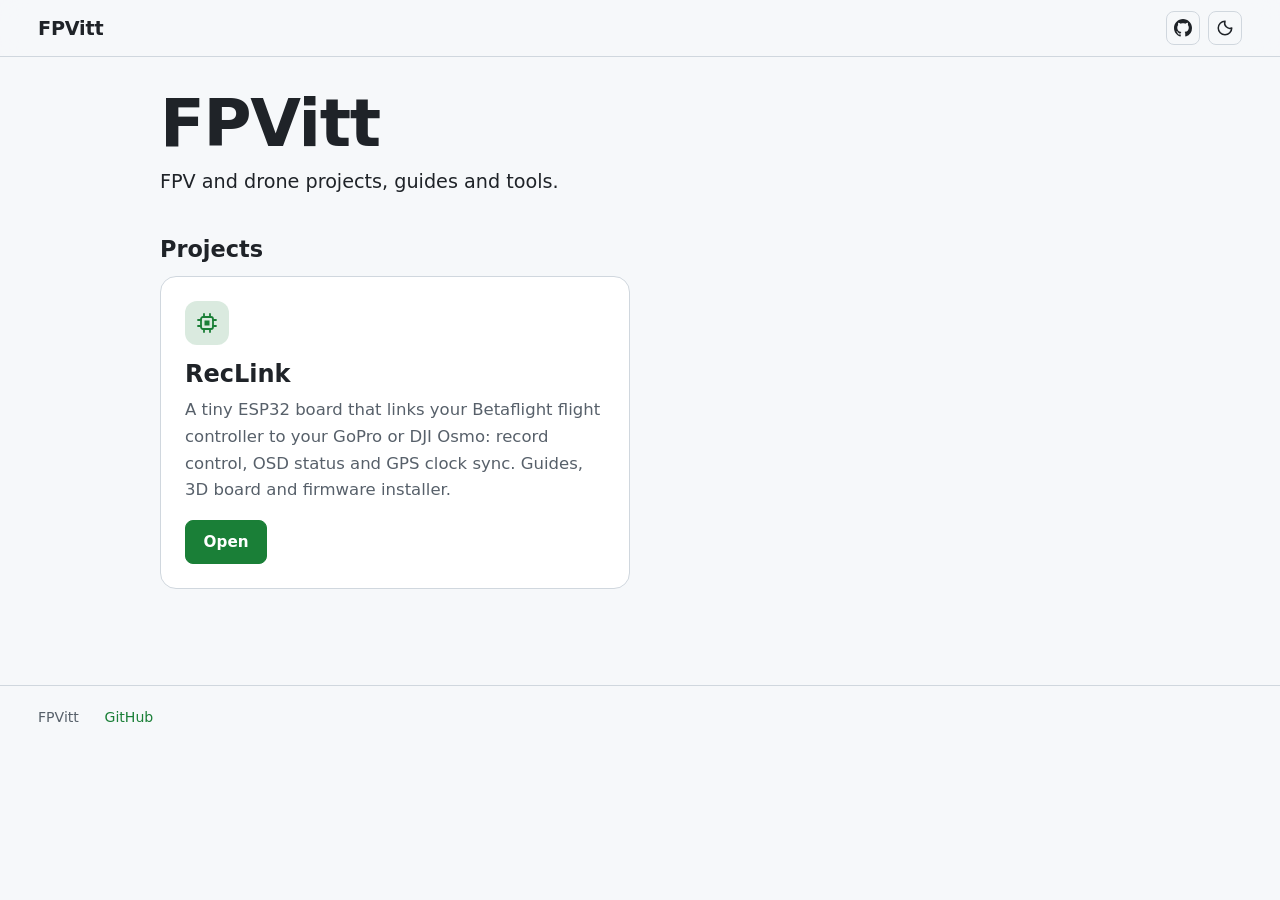
==== index.html @ 2402f80f "Move the RecLink website here from FPVitt/RecLink (docs/ -> RecLink/, guide-src/ -> src/reclink/) an" ====
<!doctype html>
<html lang="en" data-theme="auto">
<head>
<meta charset="utf-8">
<meta name="viewport" content="width=device-width,initial-scale=1">
<title>FPVitt</title>
<meta name="description" content="FPVitt: FPV and drone projects, guides and tools.">
<meta name="theme-color" content="#0f1216">
<link rel="canonical" href="https://fpvitt.github.io/">
<meta property="og:title" content="FPVitt"><meta property="og:description" content="FPVitt: FPV and drone projects, guides and tools."><meta property="og:type" content="website"><meta property="og:url" content="https://fpvitt.github.io/">
<meta property="og:site_name" content="FPVitt"><meta property="og:image" content="https://fpvitt.github.io/RecLink/assets/og.png"><meta name="twitter:card" content="summary_large_image">
<link rel="icon" type="image/svg+xml" href="RecLink/assets/favicon.svg">
<script>try{var t=localStorage.getItem('rl-theme');if(t)document.documentElement.dataset.theme=t}catch(e){}</script>
<link rel="stylesheet" href="RecLink/assets/site.css">
</head>
<body data-doc="home">
<header class="topbar"><div class="bar"><a class="brand" href="./"><span>FPVitt</span></a>
<div class="tools"><a class="icon gh-btn" href="https://github.com/FPVitt" target="_blank" rel="noopener" title="GitHub" aria-label="GitHub"><svg viewBox="0 0 16 16" aria-hidden="true" fill="currentColor"><path d="M8 0C3.58 0 0 3.58 0 8c0 3.54 2.29 6.53 5.47 7.59.4.07.55-.17.55-.38 0-.19-.01-.82-.01-1.49-2.01.37-2.53-.49-2.69-.94-.09-.23-.48-.94-.82-1.13-.28-.15-.68-.52-.01-.53.63-.01 1.08.58 1.23.82.72 1.21 1.87.87 2.33.66.07-.52.28-.87.51-1.07-1.78-.2-3.64-.89-3.64-3.95 0-.87.31-1.59.82-2.15-.08-.2-.36-1.02.08-2.12 0 0 .67-.21 2.2.82.64-.18 1.32-.27 2-.27s1.36.09 2 .27c1.53-1.04 2.2-.82 2.2-.82.44 1.1.16 1.92.08 2.12.51.56.82 1.27.82 2.15 0 3.07-1.87 3.75-3.65 3.95.29.25.54.73.54 1.48 0 1.07-.01 1.93-.01 2.2 0 .21.15.46.55.38A8.01 8.01 0 0 0 16 8c0-4.42-3.58-8-8-8z"/></svg></a>
<button class="icon theme-btn" type="button" title="Switch light / dark theme" aria-label="Switch light / dark theme"><svg viewBox="0 0 24 24" aria-hidden="true"><path d="M12 3a9 9 0 1 0 9 9 7 7 0 0 1-9-9z" fill="none" stroke="currentColor" stroke-width="2" stroke-linejoin="round"/></svg></button></div>
</div></header>
<div class="layout"><main id="main" class="content">
<div class="hero"><h1>FPVitt</h1><p class="sub">FPV and drone projects, guides and tools.</p></div>
<h2 class="plain">Projects</h2>
<div class="cards"><article class="card"><span class="ico"><svg viewBox="0 0 24 24" aria-hidden="true"><rect x="6" y="6" width="12" height="12" rx="2" fill="none" stroke="currentColor" stroke-width="1.8"/><rect x="9.5" y="9.5" width="5" height="5" fill="currentColor" stroke="none"/><path d="M9 3v3M15 3v3M9 18v3M15 18v3M3 9h3M3 15h3M18 9h3M18 15h3" stroke="currentColor" stroke-width="1.8" stroke-linecap="round"/></svg></span><h2>RecLink</h2><p>A tiny ESP32 board that links your Betaflight flight controller to your GoPro or DJI Osmo: record control, OSD status and GPS clock sync. Guides, 3D board and firmware installer.</p><div class="actions"><a class="btn" href="RecLink/">Open</a></div></article></div>
</main></div>
<footer class="site-foot"><div><span>FPVitt</span><a href="https://github.com/FPVitt">GitHub</a></div></footer>
<script src="RecLink/assets/site.js" defer></script>
</body>
</html>
---- RecLink/assets/site.css ----
/* RecLink guides — web stylesheet. Same design tokens as the PDF guides (dark default, light on request). */
:root{
  --bg:#0f1216;--card:#161b22;--well:#11151b;--osd-bg:#05070a;--line:#2b333e;--fg:#f2f4f8;--mut:#a7b0be;
  --acc:#2ea043;--acc-fg:#ffffff;--acc-ink:#3fb950;--dng:#e5484d;--warn:#f2b45a;
  --zone-live:#12251a;--zone-1:#2ea043;--zone-2:#3b82f6;--zone-3:#f2b45a;--zone-4:#c084fc;--zone-5:#f472b6;--zone-6:#22d3ee;
  --topbar:rgba(15,18,22,.86);--shadow:0 8px 30px rgba(0,0,0,.45);
  --radius-xs:4px;--radius-sm:6px;--radius-md:8px;--radius-lg:12px;--radius-xl:16px;
  --font-sans:system-ui,-apple-system,"Segoe UI",Roboto,"Helvetica Neue",sans-serif;
  --font-brand:"Avenir Next","Avenir",ui-rounded,system-ui,-apple-system,"Segoe UI",Roboto,sans-serif;
  --font-mono:ui-monospace,SFMono-Regular,Menlo,Consolas,monospace;
  --bar-h:56px;
  color-scheme:dark;
}
:root[data-theme="light"]{
  --bg:#f6f8fa;--card:#ffffff;--well:#eef1f5;--line:#d0d7de;--fg:#1f2328;--mut:#57606a;
  --acc:#1a7f37;--acc-ink:#1a7f37;--dng:#cf222e;--warn:#9a6700;
  --topbar:rgba(246,248,250,.88);--shadow:0 8px 30px rgba(31,35,40,.15);
  color-scheme:light;
}
@media (prefers-color-scheme:light){
  :root[data-theme="auto"]{
    --bg:#f6f8fa;--card:#ffffff;--well:#eef1f5;--line:#d0d7de;--fg:#1f2328;--mut:#57606a;
    --acc:#1a7f37;--acc-ink:#1a7f37;--dng:#cf222e;--warn:#9a6700;
    --topbar:rgba(246,248,250,.88);--shadow:0 8px 30px rgba(31,35,40,.15);
    color-scheme:light;
  }
}

*{box-sizing:border-box}
html{scroll-behavior:smooth;scroll-padding-top:calc(var(--bar-h) + 18px);-webkit-text-size-adjust:100%}
@media (prefers-reduced-motion:reduce){html{scroll-behavior:auto}*{transition:none!important;animation:none!important}}
body{margin:0;background:var(--bg);color:var(--fg);font:16.5px/1.62 var(--font-sans);-webkit-font-smoothing:antialiased}
a{color:var(--acc-ink);text-decoration:none}
a:hover{text-decoration:underline}
a:focus-visible,button:focus-visible,summary:focus-visible{outline:2px solid var(--acc-ink);outline-offset:2px;border-radius:var(--radius-sm)}
img{max-width:100%}
p{margin:0 0 .9em}
b,strong{font-weight:650}
code,.mono{font-family:var(--font-mono);font-size:.88em}
code{background:var(--well);border:1px solid var(--line);border-radius:var(--radius-xs);padding:.06em .38em;word-break:break-word}
kbd{font:inherit;font-weight:650}
ul,ol{margin:0 0 .9em;padding-left:1.35em}
li{margin:0 0 .3em}
.mut{color:var(--mut)}
.sm{font-size:.9rem}
.ok{color:var(--acc-ink)}.wn{color:var(--warn)}.bad{color:var(--dng)}
.skip{position:absolute;left:-999px;top:8px;background:var(--acc);color:var(--acc-fg);padding:.5rem .9rem;border-radius:var(--radius-md);z-index:100}
.skip:focus{left:8px}

/* ---------- top bar ---------- */
.topbar{position:sticky;top:0;z-index:50;background:var(--topbar);backdrop-filter:saturate(1.4) blur(12px);-webkit-backdrop-filter:saturate(1.4) blur(12px);border-bottom:1px solid var(--line)}
.bar{max-width:1240px;margin:0 auto;height:var(--bar-h);padding:0 18px;display:flex;align-items:center;gap:20px}
.brand{display:flex;align-items:center;gap:.6rem;color:var(--fg);font:800 1.2rem var(--font-brand);letter-spacing:-.01em}
.brand:hover{text-decoration:none}
.brand .mark{height:20px;width:auto;color:var(--acc-ink)}
.tabs{display:flex;gap:4px;flex:1;min-width:0}
.tabs a{color:var(--mut);padding:.4rem .8rem;border-radius:var(--radius-md);font-weight:600;font-size:.94rem;white-space:nowrap}
.tabs a:hover{color:var(--fg);background:var(--well);text-decoration:none}
.tabs a[aria-current="page"]{color:var(--fg);background:var(--well);box-shadow:inset 0 -2px 0 var(--acc)}
.tools{display:flex;align-items:center;gap:8px;margin-left:auto}
.seg{display:inline-flex;border:1px solid var(--line);border-radius:var(--radius-md);overflow:hidden}
.seg a{padding:.28rem .62rem;font-size:.82rem;font-weight:700;letter-spacing:.04em;color:var(--mut)}
.seg a:hover{text-decoration:none;color:var(--fg);background:var(--well)}
.seg a[aria-current="true"]{background:var(--acc);color:var(--acc-fg)}
.icon{display:inline-flex;align-items:center;justify-content:center;height:34px;min-width:34px;border:1px solid var(--line);border-radius:var(--radius-md);background:transparent;color:var(--fg);cursor:pointer;font:inherit}
.icon:hover{background:var(--well)}
.icon svg{width:18px;height:18px}
.gh-btn:hover{text-decoration:none}
.btn svg{width:18px;height:18px;flex:none}
.toc-btn{display:none;padding:0 .7rem;gap:.4rem;font-size:.85rem;font-weight:600}
.toc-btn::before{content:"";width:16px;height:2px;background:currentColor;box-shadow:0 5px currentColor,0 -5px currentColor}
.menu{position:relative}
.menu>summary{list-style:none;cursor:pointer;display:inline-flex;align-items:center;height:34px;padding:0 .8rem;border:1px solid var(--line);border-radius:var(--radius-md);font-size:.84rem;font-weight:700;letter-spacing:.04em;color:var(--fg)}
.menu>summary::-webkit-details-marker{display:none}
.menu>summary::before{content:"";width:11px;height:11px;margin-right:.45rem;border-bottom:2px solid currentColor;border-left:2px solid currentColor;transform:rotate(-45deg) translate(1px,-2px);box-sizing:border-box}
.menu>summary:hover,.menu[open]>summary{background:var(--well)}
.menu-body{position:absolute;right:0;top:calc(100% + 6px);min-width:190px;background:var(--card);border:1px solid var(--line);border-radius:var(--radius-lg);box-shadow:var(--shadow);padding:6px;z-index:60}
.menu-body a{display:flex;justify-content:space-between;gap:1rem;padding:.5rem .7rem;border-radius:var(--radius-md);color:var(--fg);font-size:.92rem}
.menu-body a:hover{background:var(--well);text-decoration:none}
.menu-body small{color:var(--mut)}
#progress{position:absolute;left:0;bottom:-1px;height:2px;width:100%;background:var(--acc);transform-origin:0 50%;transform:scaleX(0)}

/* ---------- layout ---------- */
.layout{max-width:1240px;margin:0 auto;padding:0 18px;display:block}
.layout.has-toc{display:grid;grid-template-columns:270px minmax(0,1fr);gap:44px}
.sidebar{position:relative}
.side-in{position:sticky;top:calc(var(--bar-h) + 14px);max-height:calc(100vh - var(--bar-h) - 28px);overflow:auto;padding:22px 4px 24px 0;scrollbar-width:thin}
.toc-title{font-size:.74rem;letter-spacing:.12em;text-transform:uppercase;color:var(--mut);font-weight:700;margin:0 0 .7rem .6rem}
.sidebar ol{list-style:none;margin:0;padding:0}
.sidebar li{margin:0}
.sidebar>.side-in>ol>li>a{display:flex;gap:.7rem;align-items:baseline;padding:.34rem .6rem;border-radius:var(--radius-md);color:var(--mut);font-size:.93rem;line-height:1.35;border-left:2px solid transparent}
.sidebar>.side-in>ol>li>a b{color:var(--mut);min-width:1.35rem;font-weight:700;font-variant-numeric:tabular-nums}
.sidebar a:hover{color:var(--fg);text-decoration:none;background:var(--well)}
.sidebar li.active>a{color:var(--fg);background:var(--well);border-left-color:var(--acc)}
.sidebar li.active>a b{color:var(--acc-ink)}
.sidebar ol.sub{display:none;margin:.1rem 0 .4rem 2.55rem;border-left:1px solid var(--line)}
.sidebar li.active>ol.sub{display:block}
.sidebar ol.sub a{display:block;padding:.2rem .7rem;color:var(--mut);font-size:.85rem;line-height:1.35}
.sidebar ol.sub li.on>a{color:var(--acc-ink);font-weight:600}
.content{min-width:0;padding:34px 0 80px;max-width:900px}
.layout:not(.has-toc) .content{max-width:960px;margin:0 auto}

/* ---------- hero ---------- */
.hero{margin:0 0 2.2rem}
.eyebrow,.chno{font-size:.78rem;letter-spacing:.14em;text-transform:uppercase;color:var(--acc-ink);font-weight:700;margin:0 0 .55rem}
.hero h1{font:900 clamp(2.6rem,6vw,4.1rem)/1 var(--font-brand);letter-spacing:-.02em;margin:0 0 .7rem}
.hero .sub{font-size:1.2rem;line-height:1.5;max-width:42rem;margin:0 0 1.1rem}
.meta{display:flex;flex-wrap:wrap;gap:.45rem}
.meta span{border:1px solid var(--line);border-radius:var(--radius-md);padding:.12rem .7rem;font-size:.84rem;color:var(--mut)}

/* ---------- chapters ---------- */
.chapter{margin:0;padding:2.6rem 0 .4rem;border-top:1px solid var(--line)}
.intro+.chapter,.hero+.chapter{margin-top:1.4rem}
.intro:empty{display:none}
h1.ch{font:900 clamp(1.9rem,4.4vw,2.7rem)/1.08 var(--font-brand);letter-spacing:-.015em;margin:0 0 .6rem}
.lead{font-size:1.14rem;line-height:1.55;margin:0 0 1.5rem;max-width:44rem}
h2{font:700 1.4rem/1.25 var(--font-sans);margin:2.2rem 0 .8rem}
h3{font-size:.78rem;letter-spacing:.09em;text-transform:uppercase;color:var(--mut);font-weight:700;margin:1.6rem 0 .6rem}
h2.plain{margin-top:2.4rem}
h1 .anchor,h2 .anchor{margin-left:.45rem;font-weight:500;font-size:.8em;color:var(--mut);opacity:0;text-decoration:none}
h1:hover .anchor,h2:hover .anchor,.anchor:focus{opacity:1}
.xref{border-bottom:1px dotted var(--acc-ink)}
.xref:hover{text-decoration:none;border-bottom-style:solid}

.steps{list-style:none;padding:0;counter-reset:s;margin:0 0 1.2rem}
.steps>li{counter-increment:s;display:flex;gap:.9rem;margin:0 0 1rem}
.steps>li::before{content:counter(s);flex:none;width:1.75rem;height:1.75rem;border-radius:50%;background:var(--acc);color:var(--acc-fg);font-weight:700;font-size:.9rem;display:flex;align-items:center;justify-content:center;margin-top:.12rem}
.steps>li>div{flex:1;min-width:0}

.callout{background:var(--card);border:1px solid var(--line);border-radius:var(--radius-lg);padding:.95rem 1.2rem;margin:0 0 1.2rem;font-size:.97rem}
.callout .tag{display:block;font-size:.72rem;letter-spacing:.11em;text-transform:uppercase;font-weight:700;color:var(--mut);margin:0 0 .3rem}
.callout p:last-child{margin:0}
.callout.warn{border-color:var(--warn)}.callout.warn .tag{color:var(--warn)}
.callout.danger{border-color:var(--dng)}.callout.danger .tag{color:var(--dng)}
.callout.tip .tag{color:var(--acc-ink)}

.tbl{border:1px solid var(--line);border-radius:var(--radius-lg);background:var(--card);padding:.2rem .5rem;margin:0 0 1.4rem;overflow-x:auto}
table{width:100%;border-collapse:collapse;font-size:.93rem}
th{text-align:left;font-size:.72rem;letter-spacing:.08em;text-transform:uppercase;color:var(--mut);font-weight:700;padding:.6rem .7rem;border-bottom:1px solid var(--line);white-space:nowrap}
td{padding:.6rem .7rem;border-bottom:1px solid var(--line);vertical-align:top}
td:first-child{white-space:nowrap}
td.wrap:first-child{white-space:normal}
.tbl tr:last-child td{border-bottom:0}
.pill{display:inline-block;border:1px solid var(--line);border-radius:var(--radius-sm);padding:0 .45rem;font-size:.85rem;color:var(--mut)}

/* ---------- figures ---------- */
.cols{display:flex;gap:1.8rem;align-items:flex-start;margin:0 0 1.4rem}
.cols>*{min-width:0}
.cols>div[style*="width"]{width:clamp(230px,36%,340px)!important;flex:none}
.cols>.grow,.grow{flex:1;min-width:0}
.cols.mid{align-items:center}
figure.shot{margin:0 0 1.1rem}
figure.shot[style]{width:min(100%,430px)!important}
.imgwrap{position:relative;border:1px solid var(--line);border-radius:var(--radius-md);overflow:hidden;background:#0b0e12;line-height:0}
.imgwrap img{width:100%;height:auto;display:block}
.zoom{display:block;cursor:zoom-in}
figcaption{font-size:.85rem;color:var(--mut);margin:.5rem 0 0;line-height:1.4}
ol.legend{list-style:none;padding:0;margin:.5rem 0 0;font-size:.88rem;line-height:1.4}
ol.legend li{display:flex;gap:.55rem;margin:0 0 .4rem;align-items:flex-start}
ol.legend li span{flex:1}
i.lgd{flex:none;width:7px;height:7px;border-radius:50%;background:var(--acc-ink);margin-top:.5rem}
/* diagrams and the OSD preview always use the dark tokens, like the screenshots */
.diagram{--bg:#0f1216;--card:#1a1f27;--well:#11151b;--line:#333c49;--fg:#f2f4f8;--mut:#a7b0be;--acc:#2ea043;--acc-fg:#fff;--dng:#e5484d;--warn:#f2b45a;--osd-bg:#05070a;
  background:var(--card);color:var(--fg);border:1px solid var(--line);border-radius:var(--radius-lg);padding:.9rem;margin:0 0 1.4rem;overflow:hidden}
.diagram svg{display:block;width:100%;height:auto;max-height:none}
.diagram .cap{font-size:.85rem;color:var(--mut);margin:.6rem 0 0}
svg text{font-family:var(--font-sans);fill:var(--fg)}
svg .m{fill:var(--mut)}
svg .box{fill:var(--bg);stroke:var(--line);stroke-width:1.3}
svg .boxc{fill:var(--card);stroke:var(--line);stroke-width:1.3}
svg .boxa{fill:var(--acc);stroke:none}
svg .boxd{fill:none;stroke:var(--mut);stroke-width:1.3;stroke-dasharray:5 4}
svg .ln{stroke:var(--mut);stroke-width:1.6;fill:none}
svg .lnd{stroke:var(--mut);stroke-width:1.6;fill:none;stroke-dasharray:5 4}
svg .lna{stroke:var(--acc);stroke-width:2;fill:none}
svg .t8{font-size:8px}svg .t9{font-size:9px}svg .t10{font-size:10px}svg .t11{font-size:11px}svg .t12{font-size:12px}svg .t14{font-size:14px}
svg .b{font-weight:700}
svg .onacc{fill:var(--acc-fg)}
.qs-brand{display:none}

/* ---------- landing ---------- */
.cards{display:grid;grid-template-columns:repeat(auto-fit,minmax(280px,1fr));gap:1.2rem;margin:0 0 1rem}
.card{background:var(--card);border:1px solid var(--line);border-radius:var(--radius-xl);padding:1.5rem}
.card h2{margin:0 0 .5rem;font-size:1.5rem}
.card p{color:var(--mut)}
.actions{display:flex;flex-wrap:wrap;gap:.5rem;margin:1rem 0 0}
.actions.sub{margin-top:.6rem}
.btn{display:inline-flex;align-items:center;justify-content:center;gap:.4rem;padding:.55rem 1.1rem;border-radius:var(--radius-md);background:var(--acc);color:var(--acc-fg);font-weight:650;font-size:.95rem;border:1px solid var(--acc)}
.btn:hover{text-decoration:none;filter:brightness(1.1)}
.btn.ghost{background:transparent;color:var(--fg);border-color:var(--line);font-weight:600;font-size:.85rem;padding:.4rem .8rem}
.btn.ghost:hover{background:var(--well)}
.which{color:var(--mut)}

.site-foot{border-top:1px solid var(--line);color:var(--mut);font-size:.88rem}
.site-foot>div{max-width:1240px;margin:0 auto;padding:20px 18px 36px;display:flex;flex-wrap:wrap;gap:.5rem 1.6rem}
.site-foot .to-top{margin-left:auto}

/* ---------- lightbox ---------- */
.lb{position:fixed;inset:0;z-index:200;background:rgba(5,7,10,.92);display:flex;flex-direction:column;align-items:center;justify-content:center;padding:24px;cursor:zoom-out}
.lb img{max-width:min(96vw,1100px);max-height:82vh;border-radius:var(--radius-md);background:#0b0e12;box-shadow:var(--shadow)}
.lb p{color:#cfd6df;margin:14px 0 0;font-size:.95rem;text-align:center;max-width:60ch}

/* ---------- responsive ---------- */
@media (max-width:1000px){
  .layout.has-toc{display:block}
  .toc-btn{display:inline-flex}
  .sidebar{position:fixed;z-index:70;top:var(--bar-h);left:0;bottom:0;width:min(86vw,340px);background:var(--card);border-right:1px solid var(--line);
    transform:translateX(-102%);transition:transform .2s ease;box-shadow:var(--shadow)}
  .sidebar.open{transform:none}
  .side-in{position:static;max-height:none;height:100%;padding:18px 14px 30px}
  .content{padding-top:26px}
}
@media (max-width:760px){
  .tabs{display:none}
  .tools{margin-left:auto}
  .bar{gap:10px;padding:0 12px}
  .cols{flex-direction:column;gap:1rem}
  .cols>div[style*="width"]{width:100%!important;max-width:430px}
  .toc-btn span{display:none}
  .toc-btn{padding:0;width:34px}
  .menu>summary{padding:0 .6rem}
  .hero h1{font-size:2.6rem}
  .site-foot .to-top{margin-left:0}
}
@media (max-width:420px){.seg a{padding:.28rem .45rem}}
@media print{
  .topbar,.sidebar,.site-foot,.lb{display:none!important}
  .layout.has-toc{display:block}
  :root{--bg:#fff;--card:#fff;--well:#f2f4f7;--line:#cfd6de;--fg:#111;--mut:#555;--acc:#1a7f37;--acc-ink:#1a7f37}
  body{font-size:11pt}
  .chapter{break-before:page}
}

/* card icons */
.ico{display:inline-flex;align-items:center;justify-content:center;width:44px;height:44px;margin-bottom:.9rem;border-radius:12px;background:color-mix(in srgb,var(--acc) 16%,transparent);color:var(--acc-ink)}
.ico svg{width:24px;height:24px}
#gh .ico{background:var(--well);color:var(--fg)}
.gh-row{margin:1.1rem 0 0}

/* ---------- the board page ---------- */
.exp{position:relative;height:430vh;margin:1.4rem 0 2rem}
.exp-sticky{position:sticky;top:calc(var(--bar-h,56px) + 14px);height:min(80vh,680px);border:1px solid var(--line);border-radius:var(--radius-xl);overflow:hidden;
  background:radial-gradient(80% 90% at 50% 38%,color-mix(in srgb,var(--acc) 14%,var(--well)),var(--well) 70%)}
.exp canvas{position:absolute;inset:0;width:100%;height:100%;display:block;touch-action:pan-y;cursor:grab;opacity:0;transition:opacity .5s}
.exp.ready canvas{opacity:1}.exp canvas:active{cursor:grabbing}
.exp-poster{position:absolute;inset:0;width:100%;height:100%;object-fit:contain;padding:8%;transition:opacity .5s}
.exp.ready .exp-poster{opacity:0;pointer-events:none}
.exp.nogl{height:auto}.exp.nogl .exp-sticky{position:relative;top:0;height:auto;aspect-ratio:4/3}.exp.nogl canvas,.exp.nogl .exp-steps,.exp.nogl .exp-hint,.exp.nogl .exp-bar{display:none}
.exp-hint{position:absolute;left:0;right:0;top:1rem;margin:0;text-align:center;color:var(--mut);font-size:.88rem;transition:opacity .3s;pointer-events:none}
.exp.started .exp-hint{opacity:0}
.exp-steps{list-style:none;margin:0;padding:0;position:absolute;left:1.1rem;right:1.1rem;bottom:1.2rem;height:6.2rem;pointer-events:none}
.exp-step{position:absolute;inset:auto 0 0 0;max-width:30rem;padding:.8rem 1rem;border:1px solid var(--line);border-radius:var(--radius-lg);
  background:color-mix(in srgb,var(--card) 88%,transparent);backdrop-filter:blur(6px);opacity:0;transform:translateY(8px);transition:opacity .3s,transform .3s}
.exp-step.on{opacity:1;transform:none}
.exp-step b{display:block;font-size:1.02rem}.exp-step span{display:block;color:var(--mut);font-size:.9rem;line-height:1.45;margin-top:.15rem}
.exp-bar{position:absolute;left:0;right:0;bottom:0;height:3px;background:var(--line)}.exp-bar i{display:block;height:100%;background:var(--acc);transform-origin:0 50%;transform:scaleX(0)}
@media (max-width:640px){.exp{height:380vh}.exp-sticky{height:min(74vh,600px)}.exp-steps{height:7.4rem}}
@media (prefers-reduced-motion:reduce){.exp-step{transition:none}}
.pair{display:grid;grid-template-columns:repeat(auto-fit,minmax(min(100%,300px),1fr));gap:1rem;margin:0 0 1.2rem}
.pair figure{margin:0;background:var(--card);border:1px solid var(--line);border-radius:var(--radius-lg);padding:.8rem}
.pair img{display:block;width:100%;height:auto;border-radius:var(--radius-md)}
.pair figcaption{color:var(--mut);font-size:.88rem;margin-top:.6rem}
.fine{color:var(--mut);font-size:.85rem;margin-top:1.6rem}

/* page menu (small screens) */
.menu.pages{display:none}
.menu.pages>summary{padding:0;width:34px;justify-content:center}
.menu.pages>summary::before{display:none}
.menu.pages>summary svg{width:18px;height:18px}
.menu.pages .menu-body{right:auto;left:0;min-width:200px}
.menu.pages .menu-body a[aria-current="page"]{background:var(--well);box-shadow:inset 3px 0 var(--acc)}
.menu.pages .menu-body a span.it{display:none}
html[lang=it] .menu.pages .menu-body a span.it{display:inline}
html[lang=it] .menu.pages .menu-body a span.en{display:none}
@media (max-width:760px){.menu.pages{display:block}.tools{gap:6px}}

/* the board page: full-page explorer, no box */
body[data-doc="board"] .layout:not(.has-toc) .content,body[data-doc="board"] .content{max-width:none;padding:0;margin:0}
body[data-doc="board"] .layout{max-width:none;padding:0}
.exp.full{height:420vh;margin:0}
.exp.full .exp-sticky{top:var(--bar-h);height:calc(100vh - var(--bar-h));height:calc(100svh - var(--bar-h));border:0;border-radius:0;
  background:radial-gradient(55% 60% at 50% 46%,color-mix(in srgb,var(--acc) 12%,transparent),transparent 72%)}
.exp-head{position:absolute;left:max(1.1rem,calc(50% - 600px));top:1.2rem;pointer-events:none}
.exp-head h1{margin:0;font:900 clamp(1.8rem,4vw,2.6rem)/1 var(--font-brand);letter-spacing:-.02em}
.pill{display:inline-block;margin:.6rem 0 0;padding:.25rem .7rem;border:1px solid var(--warn);border-radius:999px;color:var(--mut);font-size:.82rem}
.pill b{color:var(--warn);text-transform:uppercase;letter-spacing:.08em;font-size:.72rem;margin-right:.3rem}
.exp.full .exp-hint{top:auto;bottom:.5rem;opacity:.9}
.exp.full .exp-steps{left:max(1.1rem,calc(50% - 600px));right:auto;width:min(30rem,calc(100% - 2.2rem));bottom:2.2rem}
.exp.full .exp-poster{padding:12% 6%}
@media (max-width:640px){.exp.full{height:380vh}.exp.full .exp-steps{height:8rem}}
.exp.full.started .exp-hint{opacity:0}
@media (max-width:760px){.exp .exp-hint{display:none}}

/* main page: four cards, two per row */
.cards{grid-template-columns:repeat(2,minmax(0,1fr))}
@media (max-width:640px){.cards{grid-template-columns:1fr}}

.pts{list-style:none;margin:.7rem 0 0;padding:0;display:flex;flex-wrap:wrap;gap:.4rem}
.pts li{padding:.2rem .7rem;border-radius:999px;background:color-mix(in srgb,var(--acc) 16%,transparent);color:var(--acc-ink);font-weight:650;font-size:.88rem}
@media (max-width:640px){.pts li{font-size:.78rem;padding:.15rem .55rem}}

.logo-h1{display:flex;align-items:center;gap:.28em}
.logo-h1 .mark{height:.72em;width:auto;color:var(--acc-ink);flex:none}
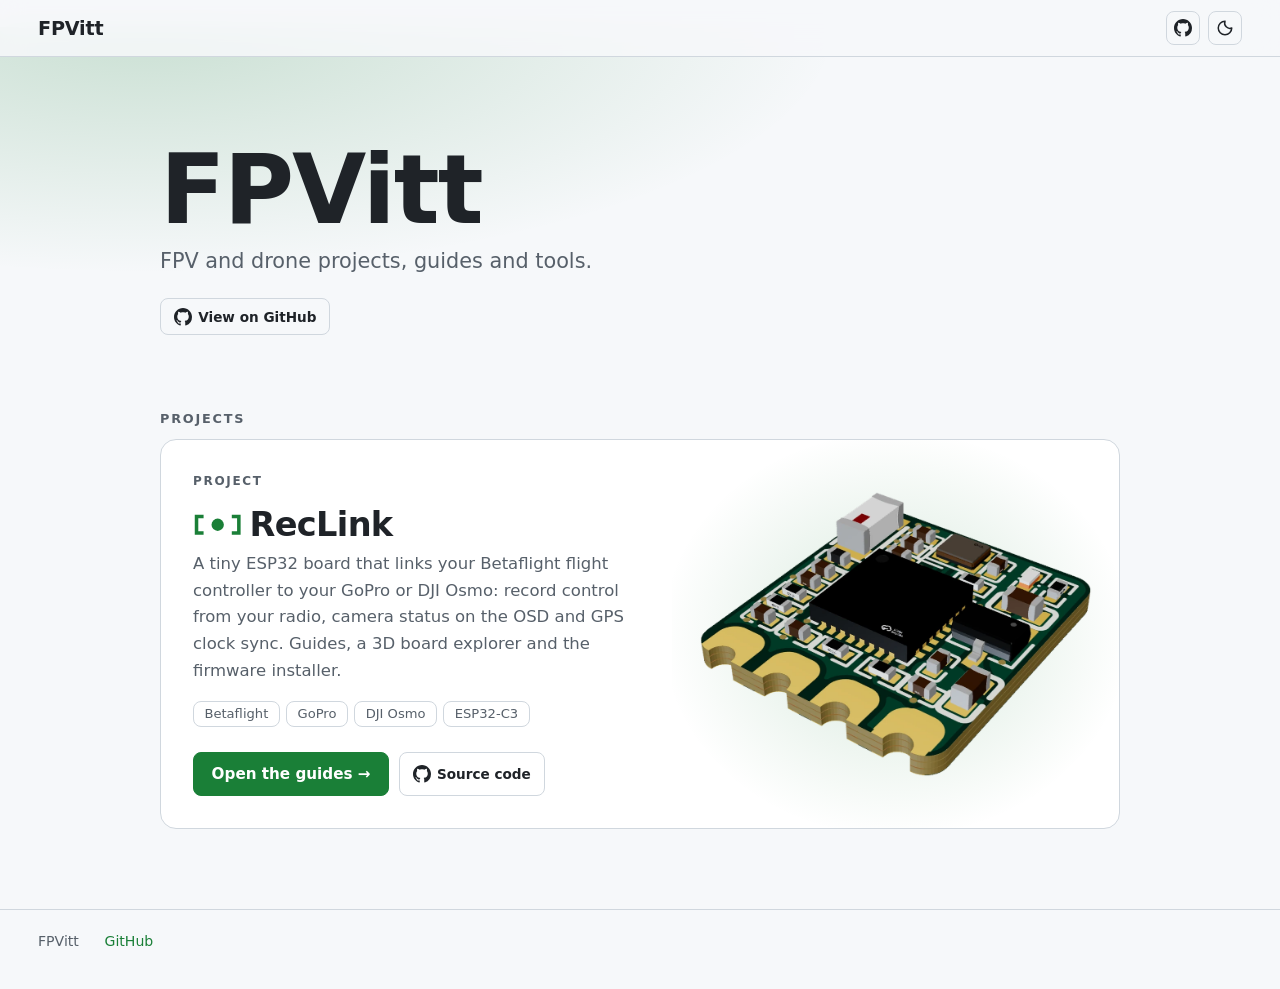
==== commit 5a07deb9: "Landing page: bigger hero, featured RecLink card with board image and tags; clean board still Co-Aut" ====
--- a/index.html
+++ b/index.html
@@ -12,16 +12,38 @@
 <link rel="icon" type="image/svg+xml" href="RecLink/assets/favicon.svg">
 <script>try{var t=localStorage.getItem('rl-theme');if(t)document.documentElement.dataset.theme=t}catch(e){}</script>
 <link rel="stylesheet" href="RecLink/assets/site.css">
+<style>
+.home .hero{padding:3.2rem 0 1.6rem;position:relative}
+.home .hero h1{font-size:clamp(3.4rem,10vw,6rem);margin:0 0 .5rem}
+.home .hero .sub{font-size:1.3rem;color:var(--mut);margin:0 0 1.3rem;max-width:34rem}
+.home .hero::before{content:"";position:absolute;inset:-4rem -40vw auto -40vw;height:22rem;z-index:-1;pointer-events:none;
+  background:radial-gradient(50% 100% at 25% 0,color-mix(in srgb,var(--acc) 20%,transparent),transparent 70%)}
+.home h2.plain{margin-top:2.2rem;font-size:.8rem;letter-spacing:.14em;text-transform:uppercase;color:var(--mut)}
+.proj{display:grid;grid-template-columns:1.05fr .95fr;gap:1rem;align-items:center;background:var(--card);border:1px solid var(--line);border-radius:var(--radius-xl);overflow:hidden;transition:border-color .15s}
+.proj:hover{border-color:var(--acc)}
+.proj-txt{padding:2rem 1.2rem 2rem 2rem}
+.proj-k{margin:0 0 .5rem;font-size:.75rem;letter-spacing:.14em;text-transform:uppercase;color:var(--acc-ink);font-weight:700}
+.proj h3{text-transform:none;color:var(--fg);display:flex;align-items:center;gap:.45rem;margin:0 0 .6rem;font:900 2.1rem/1 var(--font-brand);letter-spacing:-.02em}
+.proj h3 .mark{height:.7em;width:auto;color:var(--acc-ink)}
+.proj p{color:var(--mut);margin:0 0 1rem}
+.tags{list-style:none;display:flex;flex-wrap:wrap;gap:.4rem;margin:0 0 1.3rem;padding:0}
+.tags li{border:1px solid var(--line);border-radius:var(--radius-md);padding:.1rem .65rem;font-size:.82rem;color:var(--mut)}
+.proj .actions{display:flex;flex-wrap:wrap;gap:.6rem}
+.proj-img{display:block;align-self:stretch;background:radial-gradient(70% 70% at 50% 50%,color-mix(in srgb,var(--acc) 18%,transparent),transparent 75%)}
+.proj-img img{display:block;width:100%;height:100%;object-fit:contain;padding:1.2rem}
+@media (max-width:760px){.proj{grid-template-columns:1fr}.proj-txt{padding:1.4rem}.proj-img{order:-1}.proj-img img{max-height:240px}}
+</style>
 </head>
-<body data-doc="home">
+<body data-doc="home" class="home">
 <header class="topbar"><div class="bar"><a class="brand" href="./"><span>FPVitt</span></a>
 <div class="tools"><a class="icon gh-btn" href="https://github.com/FPVitt" target="_blank" rel="noopener" title="GitHub" aria-label="GitHub"><svg viewBox="0 0 16 16" aria-hidden="true" fill="currentColor"><path d="M8 0C3.58 0 0 3.58 0 8c0 3.54 2.29 6.53 5.47 7.59.4.07.55-.17.55-.38 0-.19-.01-.82-.01-1.49-2.01.37-2.53-.49-2.69-.94-.09-.23-.48-.94-.82-1.13-.28-.15-.68-.52-.01-.53.63-.01 1.08.58 1.23.82.72 1.21 1.87.87 2.33.66.07-.52.28-.87.51-1.07-1.78-.2-3.64-.89-3.64-3.95 0-.87.31-1.59.82-2.15-.08-.2-.36-1.02.08-2.12 0 0 .67-.21 2.2.82.64-.18 1.32-.27 2-.27s1.36.09 2 .27c1.53-1.04 2.2-.82 2.2-.82.44 1.1.16 1.92.08 2.12.51.56.82 1.27.82 2.15 0 3.07-1.87 3.75-3.65 3.95.29.25.54.73.54 1.48 0 1.07-.01 1.93-.01 2.2 0 .21.15.46.55.38A8.01 8.01 0 0 0 16 8c0-4.42-3.58-8-8-8z"/></svg></a>
 <button class="icon theme-btn" type="button" title="Switch light / dark theme" aria-label="Switch light / dark theme"><svg viewBox="0 0 24 24" aria-hidden="true"><path d="M12 3a9 9 0 1 0 9 9 7 7 0 0 1-9-9z" fill="none" stroke="currentColor" stroke-width="2" stroke-linejoin="round"/></svg></button></div>
 </div></header>
 <div class="layout"><main id="main" class="content">
-<div class="hero"><h1>FPVitt</h1><p class="sub">FPV and drone projects, guides and tools.</p></div>
+<div class="hero"><h1>FPVitt</h1><p class="sub">FPV and drone projects, guides and tools.</p>
+<p><a class="btn ghost" href="https://github.com/FPVitt" target="_blank" rel="noopener"><svg viewBox="0 0 16 16" aria-hidden="true" fill="currentColor"><path d="M8 0C3.58 0 0 3.58 0 8c0 3.54 2.29 6.53 5.47 7.59.4.07.55-.17.55-.38 0-.19-.01-.82-.01-1.49-2.01.37-2.53-.49-2.69-.94-.09-.23-.48-.94-.82-1.13-.28-.15-.68-.52-.01-.53.63-.01 1.08.58 1.23.82.72 1.21 1.87.87 2.33.66.07-.52.28-.87.51-1.07-1.78-.2-3.64-.89-3.64-3.95 0-.87.31-1.59.82-2.15-.08-.2-.36-1.02.08-2.12 0 0 .67-.21 2.2.82.64-.18 1.32-.27 2-.27s1.36.09 2 .27c1.53-1.04 2.2-.82 2.2-.82.44 1.1.16 1.92.08 2.12.51.56.82 1.27.82 2.15 0 3.07-1.87 3.75-3.65 3.95.29.25.54.73.54 1.48 0 1.07-.01 1.93-.01 2.2 0 .21.15.46.55.38A8.01 8.01 0 0 0 16 8c0-4.42-3.58-8-8-8z"/></svg>View on GitHub</a></p></div>
 <h2 class="plain">Projects</h2>
-<div class="cards"><article class="card"><span class="ico"><svg viewBox="0 0 24 24" aria-hidden="true"><rect x="6" y="6" width="12" height="12" rx="2" fill="none" stroke="currentColor" stroke-width="1.8"/><rect x="9.5" y="9.5" width="5" height="5" fill="currentColor" stroke="none"/><path d="M9 3v3M15 3v3M9 18v3M15 18v3M3 9h3M3 15h3M18 9h3M18 15h3" stroke="currentColor" stroke-width="1.8" stroke-linecap="round"/></svg></span><h2>RecLink</h2><p>A tiny ESP32 board that links your Betaflight flight controller to your GoPro or DJI Osmo: record control, OSD status and GPS clock sync. Guides, 3D board and firmware installer.</p><div class="actions"><a class="btn" href="RecLink/">Open</a></div></article></div>
+<article class="proj"><div class="proj-txt"><p class="proj-k">Project</p><h3><svg class="mark" viewBox="0 0 168 80" aria-hidden="true"><path fill="currentColor" d="M6 6h30v12H18v44h18v12H6zM132 6h30v68h-30V62h18V18h-18z"/><circle fill="currentColor" cx="84" cy="40" r="21"/></svg>RecLink</h3><p>A tiny ESP32 board that links your Betaflight flight controller to your GoPro or DJI Osmo: record control from your radio, camera status on the OSD and GPS clock sync. Guides, a 3D board explorer and the firmware installer.</p><ul class="tags"><li>Betaflight</li><li>GoPro</li><li>DJI Osmo</li><li>ESP32-C3</li></ul><div class="actions"><a class="btn" href="RecLink/">Open the guides &rarr;</a><a class="btn ghost" href="https://github.com/FPVitt/RecLink" target="_blank" rel="noopener"><svg viewBox="0 0 16 16" aria-hidden="true" fill="currentColor"><path d="M8 0C3.58 0 0 3.58 0 8c0 3.54 2.29 6.53 5.47 7.59.4.07.55-.17.55-.38 0-.19-.01-.82-.01-1.49-2.01.37-2.53-.49-2.69-.94-.09-.23-.48-.94-.82-1.13-.28-.15-.68-.52-.01-.53.63-.01 1.08.58 1.23.82.72 1.21 1.87.87 2.33.66.07-.52.28-.87.51-1.07-1.78-.2-3.64-.89-3.64-3.95 0-.87.31-1.59.82-2.15-.08-.2-.36-1.02.08-2.12 0 0 .67-.21 2.2.82.64-.18 1.32-.27 2-.27s1.36.09 2 .27c1.53-1.04 2.2-.82 2.2-.82.44 1.1.16 1.92.08 2.12.51.56.82 1.27.82 2.15 0 3.07-1.87 3.75-3.65 3.95.29.25.54.73.54 1.48 0 1.07-.01 1.93-.01 2.2 0 .21.15.46.55.38A8.01 8.01 0 0 0 16 8c0-4.42-3.58-8-8-8z"/></svg>Source code</a></div></div><a class="proj-img" href="RecLink/" tabindex="-1" aria-hidden="true"><img src="RecLink/assets/board/board-iso.webp" alt="" width="1000" height="739" loading="eager"></a></article>
 </main></div>
 <footer class="site-foot"><div><span>FPVitt</span><a href="https://github.com/FPVitt">GitHub</a></div></footer>
 <script src="RecLink/assets/site.js" defer></script>
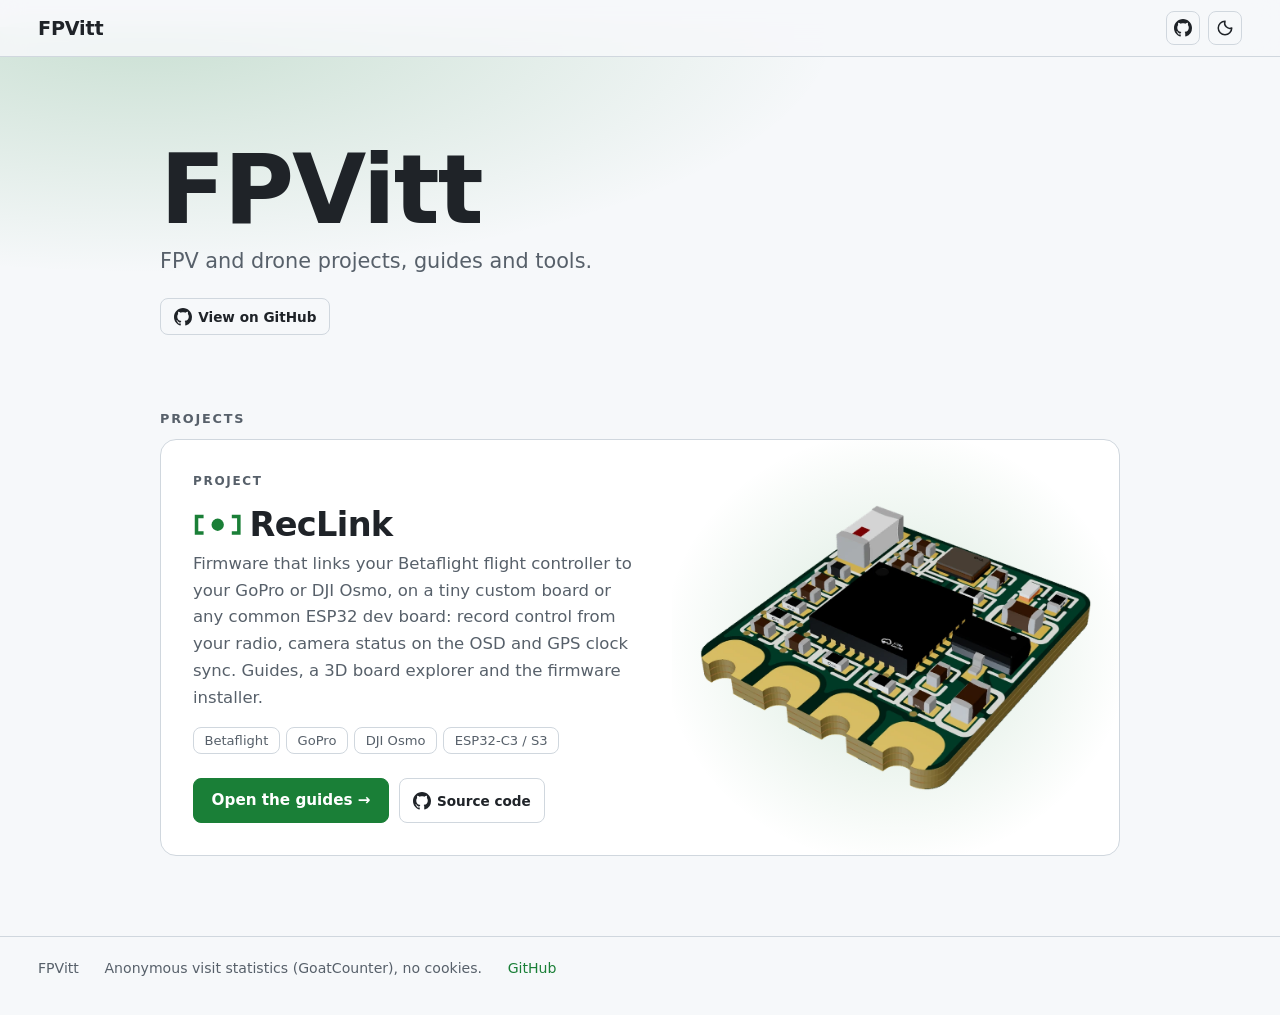
==== commit 8ca11112: "Site: GPL-3.0 licence note in every footer (EN/IT); make clear RecLink runs on ESP32-C3 SuperMini an" ====
--- a/index.html
+++ b/index.html
@@ -21,6 +21,10 @@
 .home h2.plain{margin-top:2.2rem;font-size:.8rem;letter-spacing:.14em;text-transform:uppercase;color:var(--mut)}
 .proj{display:grid;grid-template-columns:1.05fr .95fr;gap:1rem;align-items:center;background:var(--card);border:1px solid var(--line);border-radius:var(--radius-xl);overflow:hidden;transition:border-color .15s}
 .proj:hover{border-color:var(--acc)}
+.proj{position:relative;cursor:pointer}
+.proj .actions .btn:not(.ghost)::after{content:"";position:absolute;inset:0;border-radius:inherit;z-index:1}
+.proj .actions .btn.ghost{position:relative;z-index:2}
+.proj .actions .btn:not(.ghost):focus-visible::after{outline:2px solid var(--acc-ink);outline-offset:2px}
 .proj-txt{padding:2rem 1.2rem 2rem 2rem}
 .proj-k{margin:0 0 .5rem;font-size:.75rem;letter-spacing:.14em;text-transform:uppercase;color:var(--acc-ink);font-weight:700}
 .proj h3{text-transform:none;color:var(--fg);display:flex;align-items:center;gap:.45rem;margin:0 0 .6rem;font:900 2.1rem/1 var(--font-brand);letter-spacing:-.02em}
@@ -43,9 +47,10 @@
 <div class="hero"><h1>FPVitt</h1><p class="sub">FPV and drone projects, guides and tools.</p>
 <p><a class="btn ghost" href="https://github.com/FPVitt" target="_blank" rel="noopener"><svg viewBox="0 0 16 16" aria-hidden="true" fill="currentColor"><path d="M8 0C3.58 0 0 3.58 0 8c0 3.54 2.29 6.53 5.47 7.59.4.07.55-.17.55-.38 0-.19-.01-.82-.01-1.49-2.01.37-2.53-.49-2.69-.94-.09-.23-.48-.94-.82-1.13-.28-.15-.68-.52-.01-.53.63-.01 1.08.58 1.23.82.72 1.21 1.87.87 2.33.66.07-.52.28-.87.51-1.07-1.78-.2-3.64-.89-3.64-3.95 0-.87.31-1.59.82-2.15-.08-.2-.36-1.02.08-2.12 0 0 .67-.21 2.2.82.64-.18 1.32-.27 2-.27s1.36.09 2 .27c1.53-1.04 2.2-.82 2.2-.82.44 1.1.16 1.92.08 2.12.51.56.82 1.27.82 2.15 0 3.07-1.87 3.75-3.65 3.95.29.25.54.73.54 1.48 0 1.07-.01 1.93-.01 2.2 0 .21.15.46.55.38A8.01 8.01 0 0 0 16 8c0-4.42-3.58-8-8-8z"/></svg>View on GitHub</a></p></div>
 <h2 class="plain">Projects</h2>
-<article class="proj"><div class="proj-txt"><p class="proj-k">Project</p><h3><svg class="mark" viewBox="0 0 168 80" aria-hidden="true"><path fill="currentColor" d="M6 6h30v12H18v44h18v12H6zM132 6h30v68h-30V62h18V18h-18z"/><circle fill="currentColor" cx="84" cy="40" r="21"/></svg>RecLink</h3><p>A tiny ESP32 board that links your Betaflight flight controller to your GoPro or DJI Osmo: record control from your radio, camera status on the OSD and GPS clock sync. Guides, a 3D board explorer and the firmware installer.</p><ul class="tags"><li>Betaflight</li><li>GoPro</li><li>DJI Osmo</li><li>ESP32-C3</li></ul><div class="actions"><a class="btn" href="RecLink/">Open the guides &rarr;</a><a class="btn ghost" href="https://github.com/FPVitt/RecLink" target="_blank" rel="noopener"><svg viewBox="0 0 16 16" aria-hidden="true" fill="currentColor"><path d="M8 0C3.58 0 0 3.58 0 8c0 3.54 2.29 6.53 5.47 7.59.4.07.55-.17.55-.38 0-.19-.01-.82-.01-1.49-2.01.37-2.53-.49-2.69-.94-.09-.23-.48-.94-.82-1.13-.28-.15-.68-.52-.01-.53.63-.01 1.08.58 1.23.82.72 1.21 1.87.87 2.33.66.07-.52.28-.87.51-1.07-1.78-.2-3.64-.89-3.64-3.95 0-.87.31-1.59.82-2.15-.08-.2-.36-1.02.08-2.12 0 0 .67-.21 2.2.82.64-.18 1.32-.27 2-.27s1.36.09 2 .27c1.53-1.04 2.2-.82 2.2-.82.44 1.1.16 1.92.08 2.12.51.56.82 1.27.82 2.15 0 3.07-1.87 3.75-3.65 3.95.29.25.54.73.54 1.48 0 1.07-.01 1.93-.01 2.2 0 .21.15.46.55.38A8.01 8.01 0 0 0 16 8c0-4.42-3.58-8-8-8z"/></svg>Source code</a></div></div><a class="proj-img" href="RecLink/" tabindex="-1" aria-hidden="true"><img src="RecLink/assets/board/board-iso.webp" alt="" width="1000" height="739" loading="eager"></a></article>
+<article class="proj"><div class="proj-txt"><p class="proj-k">Project</p><h3><svg class="mark" viewBox="0 0 168 80" aria-hidden="true"><path fill="currentColor" d="M6 6h30v12H18v44h18v12H6zM132 6h30v68h-30V62h18V18h-18z"/><circle fill="currentColor" cx="84" cy="40" r="21"/></svg>RecLink</h3><p>Firmware that links your Betaflight flight controller to your GoPro or DJI Osmo, on a tiny custom board or any common ESP32 dev board: record control from your radio, camera status on the OSD and GPS clock sync. Guides, a 3D board explorer and the firmware installer.</p><ul class="tags"><li>Betaflight</li><li>GoPro</li><li>DJI Osmo</li><li>ESP32-C3 / S3</li></ul><div class="actions"><a class="btn" href="RecLink/">Open the guides &rarr;</a><a class="btn ghost" href="https://github.com/FPVitt/RecLink" target="_blank" rel="noopener"><svg viewBox="0 0 16 16" aria-hidden="true" fill="currentColor"><path d="M8 0C3.58 0 0 3.58 0 8c0 3.54 2.29 6.53 5.47 7.59.4.07.55-.17.55-.38 0-.19-.01-.82-.01-1.49-2.01.37-2.53-.49-2.69-.94-.09-.23-.48-.94-.82-1.13-.28-.15-.68-.52-.01-.53.63-.01 1.08.58 1.23.82.72 1.21 1.87.87 2.33.66.07-.52.28-.87.51-1.07-1.78-.2-3.64-.89-3.64-3.95 0-.87.31-1.59.82-2.15-.08-.2-.36-1.02.08-2.12 0 0 .67-.21 2.2.82.64-.18 1.32-.27 2-.27s1.36.09 2 .27c1.53-1.04 2.2-.82 2.2-.82.44 1.1.16 1.92.08 2.12.51.56.82 1.27.82 2.15 0 3.07-1.87 3.75-3.65 3.95.29.25.54.73.54 1.48 0 1.07-.01 1.93-.01 2.2 0 .21.15.46.55.38A8.01 8.01 0 0 0 16 8c0-4.42-3.58-8-8-8z"/></svg>Source code</a></div></div><a class="proj-img" href="RecLink/" tabindex="-1" aria-hidden="true"><img src="RecLink/assets/board/board-iso.webp" alt="" width="1000" height="739" loading="eager"></a></article>
 </main></div>
 <footer class="site-foot"><div><span>FPVitt</span><a href="https://github.com/FPVitt">GitHub</a></div></footer>
+<script src="RecLink/assets/stats.js" defer></script>
 <script src="RecLink/assets/site.js" defer></script>
 </body>
 </html>
--- a/RecLink/assets/site.css
+++ b/RecLink/assets/site.css
@@ -301,3 +301,170 @@
 
 .logo-h1{display:flex;align-items:center;gap:.28em}
 .logo-h1 .mark{height:.72em;width:auto;color:var(--acc-ink);flex:none}
+body[data-doc="board"] .site-foot{display:none}
+
+/* board page: captions with leader lines */
+.exp.full .exp-steps{left:0;right:0;top:0;bottom:0;width:auto;height:auto;counter-reset:st}
+.exp.full .exp-step{counter-increment:st;position:absolute;inset:auto;bottom:2.4rem;width:min(27rem,calc(100% - 2.2rem));padding:.9rem 1.1rem;
+  background:color-mix(in srgb,var(--card) 96%,transparent);border:1px solid color-mix(in srgb,var(--acc) 45%,var(--line));border-left:4px solid var(--acc);
+  box-shadow:0 14px 36px rgba(0,0,0,.4)}
+.exp.full .exp-step.p-bl{left:max(1.1rem,calc(50% - 560px))}
+.exp.full .exp-step.p-br{right:max(1.1rem,calc(50% - 560px))}
+.exp.full .exp-step b{color:var(--acc-ink);font-size:1.08rem}
+.exp.full .exp-step b::before{content:counter(st,decimal-leading-zero);display:inline-block;margin-right:.55rem;padding:0 .4rem;border-radius:6px;background:var(--acc);color:var(--acc-fg);font-size:.75rem;vertical-align:.12em}
+.exp.full .exp-step span{color:var(--fg);opacity:.85}
+.exp-leads{position:absolute;inset:0;width:100%;height:100%;pointer-events:none;overflow:visible}
+.exp-leads g{opacity:0;transition:opacity .3s;filter:drop-shadow(0 0 3px rgba(0,0,0,.8))}
+.exp-leads g.on{opacity:1}
+.exp-leads line{stroke:var(--acc-ink);stroke-width:1.6;stroke-linecap:round}
+.exp-leads .dot{fill:var(--acc-ink)}
+.exp-leads .ring{fill:none;stroke:var(--acc-ink);stroke-width:1.6;opacity:.65}
+@media (max-width:640px){.exp.full .exp-step{left:1rem!important;right:1rem!important;width:auto;bottom:1rem}}
+.exp.full .exp-step.p-tr{top:1.6rem;bottom:auto;right:max(1.1rem,calc(50% - 560px));width:min(22rem,calc(100% - 2.2rem))}
+.exp.full .exp-step.p-mr{top:44%;bottom:auto;right:max(1.1rem,calc(50% - 560px))}
+@media (max-width:640px){.exp.full .exp-step.p-tr,.exp.full .exp-step.p-mr{top:auto!important;bottom:1rem!important}}
+@media (min-width:641px){.exp.full .pts{max-width:calc(100vw - 27rem)}}
+
+/* ---------- RecLink main page ---------- */
+body[data-doc="index"] .layout:not(.has-toc) .content{max-width:1080px}
+.rl-hero{display:grid;grid-template-columns:minmax(0,1.25fr) minmax(0,1fr);gap:2rem;align-items:center;margin:0 0 1.6rem}
+.rl-hero .logo-h1{font-size:clamp(2.8rem,7vw,4.6rem)}
+.rl-hero-img img{display:block;width:100%;height:auto;aspect-ratio:1;object-fit:contain;filter:drop-shadow(0 18px 40px rgba(0,0,0,.45))}
+.cta-row{display:flex;flex-wrap:wrap;gap:.6rem;margin:1.4rem 0 0}
+.cta-row.center{justify-content:center}
+.btn.lg{padding:.7rem 1.25rem;font-size:1rem}
+.btn.alt{background:var(--card);color:var(--fg);border-color:var(--line)}
+.btn.alt:hover{background:var(--well);filter:none}
+.btn.lg svg{width:19px;height:19px}
+
+.rl-stats{list-style:none;margin:0 0 .6rem;padding:0;display:grid;grid-template-columns:repeat(5,minmax(0,1fr));gap:.7rem}
+.rl-stats li{background:var(--card);border:1px solid var(--line);border-radius:var(--radius-lg);padding:.85rem .6rem;text-align:center}
+.rl-stats b{display:block;font:800 1.7rem/1.1 var(--font-brand);color:var(--acc-ink);letter-spacing:-.01em}
+.rl-stats span{display:block;font-size:.8rem;color:var(--mut);margin-top:.2rem}
+
+.rl-sec{padding:2.8rem 0 0}
+.rl-sec>h2.sec{font:900 clamp(1.7rem,3.8vw,2.3rem)/1.1 var(--font-brand);letter-spacing:-.015em;margin:0 0 .4rem}
+.sec-s{color:var(--mut);margin:0 0 1.5rem;max-width:42rem}
+.rl-sec h3{text-transform:none;letter-spacing:0;font-size:1.08rem;color:var(--fg);margin:0 0 .35rem}
+.rl-sec p{margin:0}
+.fine{color:var(--mut);font-size:.88rem;margin-top:.9rem!important}
+.ico{display:inline-flex;align-items:center;justify-content:center;width:2.5rem;height:2.5rem;border-radius:var(--radius-md);background:color-mix(in srgb,var(--acc) 15%,transparent);color:var(--acc-ink);flex:none}
+.ico svg{width:1.45rem;height:1.45rem}
+
+.acts{display:grid;grid-template-columns:repeat(3,minmax(0,1fr));gap:1rem;margin:0 0 1.2rem}
+.act,.safe,.need,.feat,.cam{background:var(--card);border:1px solid var(--line);border-radius:var(--radius-xl);padding:1.2rem 1.25rem}
+.act .ico,.safe .ico{margin-bottom:.7rem}
+.act p,.safe p,.need p,.feat p,.cam p{color:var(--mut);font-size:.95rem;line-height:1.5}
+
+.osd-demo{display:grid;grid-template-columns:minmax(0,1fr) minmax(0,1.1fr);gap:1.4rem;align-items:center;background:var(--card);border:1px solid var(--line);border-radius:var(--radius-xl);padding:1.4rem}
+.osd-cap p{color:var(--mut);font-size:.95rem;margin:.2rem 0 0}
+.osd-cap .osd-note{margin-top:.8rem;color:var(--acc-ink);font-weight:600}
+.osd-screen{background:radial-gradient(120% 140% at 30% 20%,#2a3a2f,#0b1210 70%);border-radius:var(--radius-lg);aspect-ratio:16/9;display:flex;align-items:center;justify-content:center;border:1px solid var(--line);padding:1rem}
+.osd-lines{display:flex;flex-direction:column;gap:.22rem;font:600 clamp(.85rem,2.4vw,1.25rem)/1.15 var(--font-mono);color:#f4f7f4;letter-spacing:.05em;text-shadow:0 0 2px #000,0 1px 3px #000;white-space:pre}
+.osd-lines span{display:block}
+
+.feats{display:grid;grid-template-columns:repeat(3,minmax(0,1fr));gap:1rem}
+.feat{display:flex;gap:.9rem;align-items:flex-start}
+
+.cams{display:grid;grid-template-columns:repeat(3,minmax(0,1fr));gap:1rem}
+.cam-top{display:flex;justify-content:space-between;align-items:center;gap:.5rem;margin-bottom:.6rem}
+.brand-t{font-size:.75rem;letter-spacing:.12em;text-transform:uppercase;font-weight:800;color:var(--mut)}
+.badge{font-size:.72rem;font-weight:700;padding:.1rem .6rem;border-radius:999px;border:1px solid var(--line);white-space:nowrap}
+.badge.good{color:var(--acc-ink);border-color:var(--acc-ink);background:color-mix(in srgb,var(--acc) 14%,transparent)}
+.badge.warn{color:var(--warn);border-color:var(--warn);background:color-mix(in srgb,var(--warn) 12%,transparent)}
+.cam .proto{font-family:var(--font-mono);font-size:.78rem;color:var(--mut);margin-bottom:.6rem}
+.mx-h{margin:2rem 0 .7rem!important}
+.mx-wrap{overflow-x:auto;border:1px solid var(--line);border-radius:var(--radius-lg);background:var(--card)}
+.mx{width:100%;border-collapse:collapse;font-size:.95rem}
+.mx th,.mx td{padding:.7rem .9rem;border-bottom:1px solid var(--line);text-align:left;vertical-align:middle}
+.mx tbody tr:last-child th,.mx tbody tr:last-child td{border-bottom:0}
+.mx thead th{font-size:.75rem;letter-spacing:.1em;text-transform:uppercase;color:var(--mut)}
+.mx tbody th{font-weight:550}
+.mx th:nth-child(n+2),.mx td{width:30%}
+.cm{display:inline-flex;align-items:center;gap:.45rem;font-size:.82rem;color:var(--mut)}
+.cm svg{width:1.15rem;height:1.15rem;flex:none}
+.cm i{font-style:normal}.cm i:empty{display:none}
+.cm.ok{color:var(--acc-ink)}.cm.un{color:var(--acc-ink)}.cm.pa{color:var(--warn)}.cm.no{color:var(--mut);opacity:.7}
+.mx-leg{list-style:none;display:flex;flex-wrap:wrap;gap:.5rem 1.4rem;margin:.9rem 0 0;padding:0;font-size:.85rem;color:var(--mut)}
+.mx-leg li{display:inline-flex;align-items:center;gap:.45rem}
+
+.safes{display:grid;grid-template-columns:repeat(2,minmax(0,1fr));gap:1rem}
+
+.tabs-list{list-style:none;margin:0;padding:0;display:grid;grid-template-columns:repeat(2,minmax(0,1fr));gap:.7rem 1rem}
+.tabs-list li{display:flex;flex-direction:column;gap:.15rem;background:var(--card);border:1px solid var(--line);border-left:3px solid var(--acc);border-radius:var(--radius-md);padding:.8rem 1rem}
+.tabs-list b{font-size:1rem}
+.tabs-list span{color:var(--mut);font-size:.93rem}
+
+.go{list-style:none;margin:0;padding:0;counter-reset:g;display:grid;grid-template-columns:repeat(4,minmax(0,1fr));gap:1rem}
+.go li{counter-increment:g;position:relative;background:var(--card);border:1px solid var(--line);border-radius:var(--radius-xl);padding:3.1rem 1.1rem 1.1rem}
+.go li::before{content:counter(g);position:absolute;left:1.1rem;top:1rem;width:1.7rem;height:1.7rem;border-radius:50%;background:var(--acc);color:var(--acc-fg);font-weight:800;font-size:.9rem;display:flex;align-items:center;justify-content:center}
+.go p{color:var(--mut);font-size:.93rem;line-height:1.5}
+
+.needs{display:grid;grid-template-columns:repeat(2,minmax(0,1fr));gap:1rem}
+
+.rl-end{margin:3.4rem 0 0;text-align:center;padding:2.4rem 1.4rem;border-radius:var(--radius-xl);border:1px solid color-mix(in srgb,var(--acc) 40%,var(--line));background:radial-gradient(80% 140% at 50% 0%,color-mix(in srgb,var(--acc) 16%,transparent),transparent 70%),var(--card)}
+.rl-end h2{margin:0 0 .4rem;font:900 clamp(1.7rem,4vw,2.3rem)/1.1 var(--font-brand)}
+.rl-end p{color:var(--mut)}
+
+@media (max-width:900px){
+  .rl-hero{grid-template-columns:1fr}
+  .rl-hero-img{order:-1;max-width:340px;margin:0 auto}
+  .rl-stats{grid-template-columns:repeat(3,minmax(0,1fr))}
+  .acts,.feats,.cams{grid-template-columns:repeat(2,minmax(0,1fr))}
+  .go{grid-template-columns:repeat(2,minmax(0,1fr))}
+  .osd-demo{grid-template-columns:1fr}
+}
+@media (max-width:640px){
+  .rl-stats{grid-template-columns:repeat(2,minmax(0,1fr))}
+  .rl-stats li:last-child{grid-column:1/-1}
+  .acts,.feats,.cams,.safes,.needs,.tabs-list,.go{grid-template-columns:1fr}
+  .btn.lg{flex:1 1 100%}
+  .mx th,.mx td{padding:.6rem .6rem}
+  .mx th:nth-child(n+2),.mx td{width:auto}
+}
+.mx tbody th{text-transform:none;letter-spacing:0;font-size:.95rem;color:var(--fg);font-weight:550;background:none}
+.mx{table-layout:fixed}.mx th:first-child{width:44%}
+@media (max-width:640px){
+  .mx{table-layout:fixed}
+  .mx th:first-child{width:56%}.mx th:nth-child(n+2){width:22%}
+  .mx tbody th{overflow-wrap:anywhere;font-size:.9rem}
+  .mx .cm i{display:none}
+  .mx td{text-align:center}.mx thead th:nth-child(n+2){text-align:center}
+  .rl-hero-img{max-width:210px}
+}
+.mx tbody th{white-space:normal;word-break:normal;overflow-wrap:break-word}
+.diagram.wire{max-width:400px}
+.diagram.wire svg text{paint-order:normal}
+.diagram.wire{max-width:400px}
+.tbl.pins th,.tbl.pins td{white-space:normal;padding-left:.45rem;padding-right:.45rem}
+.tbl.pins td:first-child{white-space:normal;font-weight:650}
+@media (max-width:640px){.tbl.pins th{letter-spacing:.02em;font-size:.68rem;text-transform:none;font-weight:700}.tbl.pins{padding:.1rem .2rem}.tbl.pins table{font-size:.85rem}}
+.diagram.wire{margin-left:auto;margin-right:auto}
+
+/* live OSD preview */
+.osd-wrap{min-width:0}
+.osd-lines{min-width:17ch}
+.osd-lines span{min-height:1.15em;transition:opacity .26s}
+.osd-lines span:empty::before{content:"\00a0"}
+.osd-screen.swap .osd-lines span{opacity:0}
+.osd-bar{display:flex;align-items:center;justify-content:space-between;gap:1rem;margin:.7rem .1rem 0}
+.osd-label{font-size:.9rem;font-weight:650;color:var(--fg)}
+.osd-dots{display:flex;gap:.45rem}
+.osd-dot{width:.7rem;height:.7rem;padding:0;border-radius:50%;border:1px solid var(--mut);background:transparent;cursor:pointer}
+.osd-dot.on{background:var(--acc-ink);border-color:var(--acc-ink)}
+.osd-tpl{margin:.6rem 0 0;padding:.6rem .8rem;background:var(--well);border:1px solid var(--line);border-radius:var(--radius-md);font:500 .78rem/1.5 var(--font-mono);color:var(--mut);white-space:pre;overflow:hidden}
+
+/* live OSD: glow, scanlines, decode animation, countdown bar */
+.osd-tpl{display:none}
+.osd-screen{position:relative;overflow:hidden;box-shadow:inset 0 0 60px rgba(0,0,0,.55)}
+.osd-screen::after{content:"";position:absolute;inset:0;pointer-events:none;background:repeating-linear-gradient(0deg,rgba(0,0,0,.12) 0 1px,transparent 1px 3px);mix-blend-mode:multiply}
+.osd-lines{text-shadow:0 0 2px #000,0 0 10px rgba(120,255,170,.32)}
+.osd-lines span{transition:none;white-space:pre}
+.osd-lines i{font-style:normal;color:#7dffb0;opacity:.55}
+.osd-screen.blip{animation:osdblip .5s ease-out}
+@keyframes osdblip{0%{filter:brightness(1.7) saturate(1.3)}100%{filter:none}}
+.osd-prog{position:absolute;left:0;bottom:0;height:3px;width:0;z-index:2;background:linear-gradient(90deg,transparent,var(--acc-ink));border-radius:0 2px 2px 0;animation:osdprog 7s linear forwards}
+@keyframes osdprog{to{width:100%}}
+.osd-label{transition:opacity .18s}
+@media (prefers-reduced-motion:reduce){.osd-prog{display:none}.osd-screen.blip{animation:none}}
+.site-foot a[href$="LICENSE"]{white-space:nowrap}
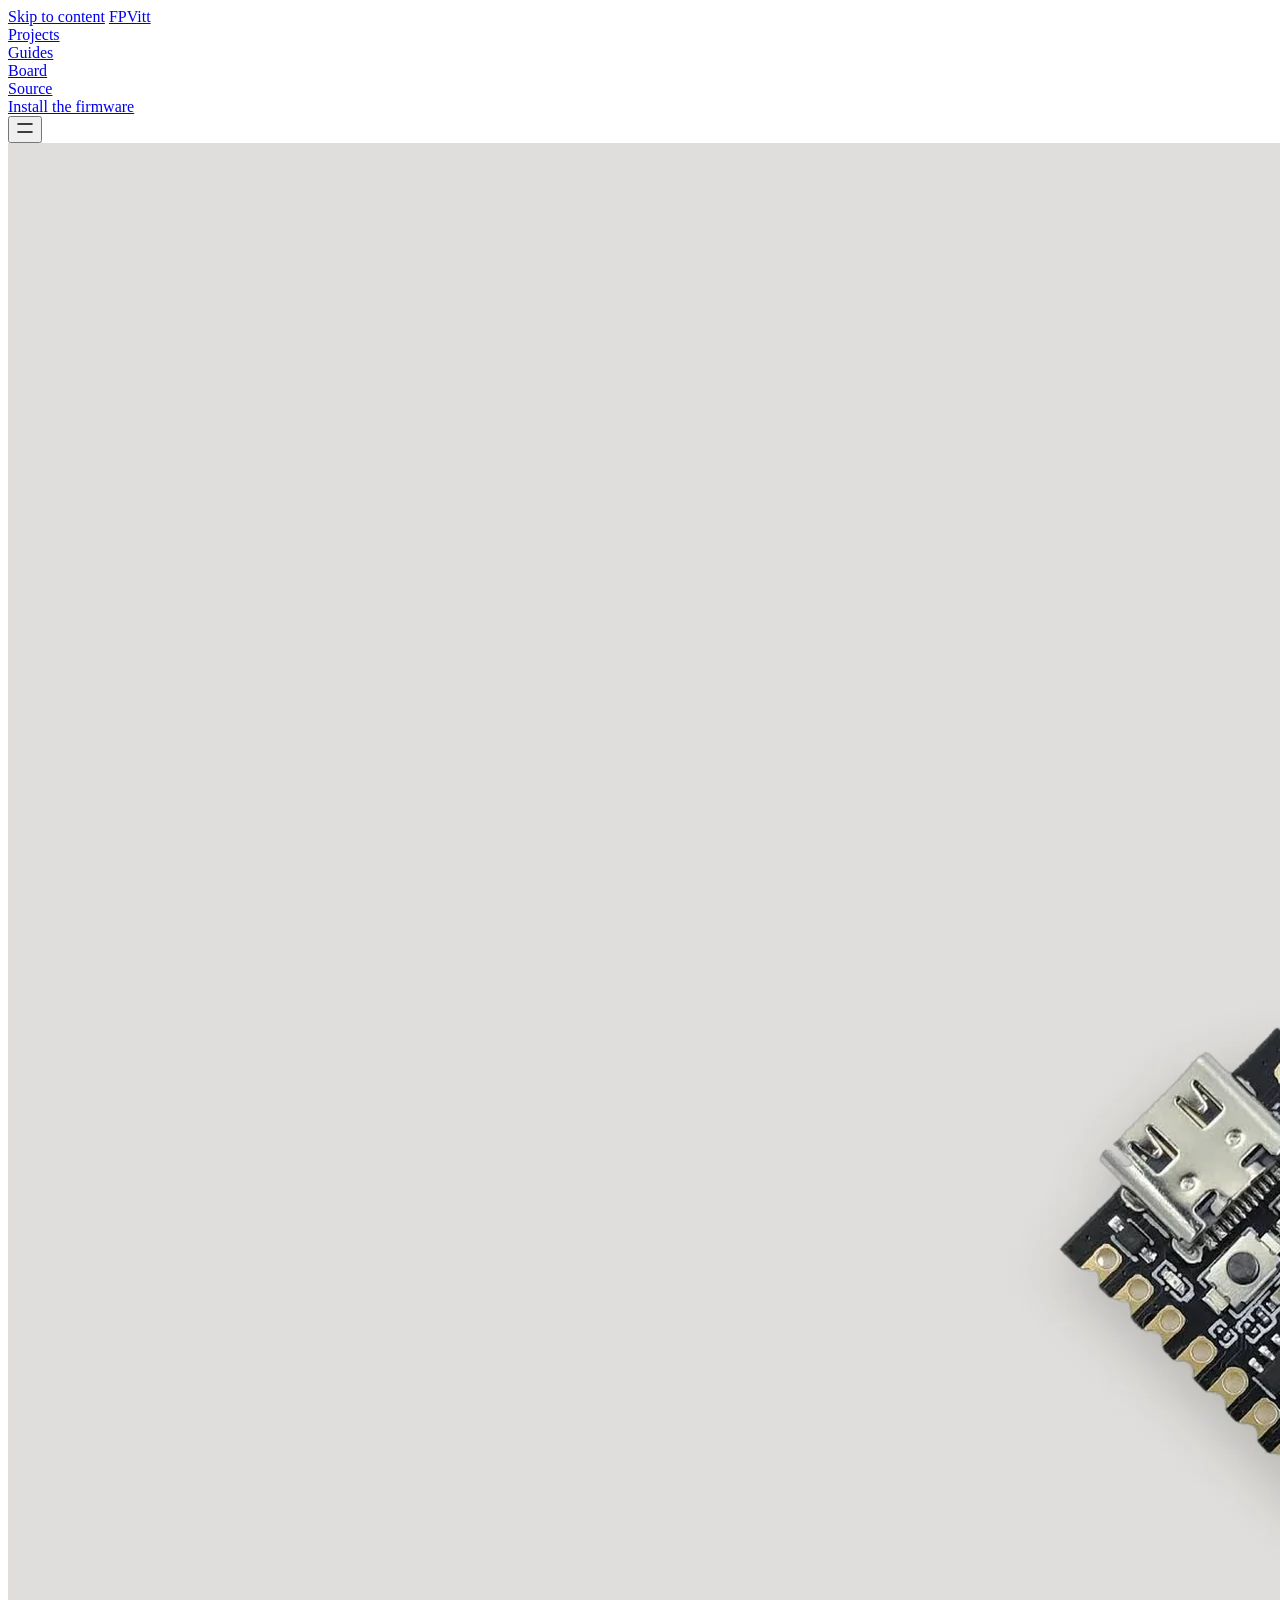
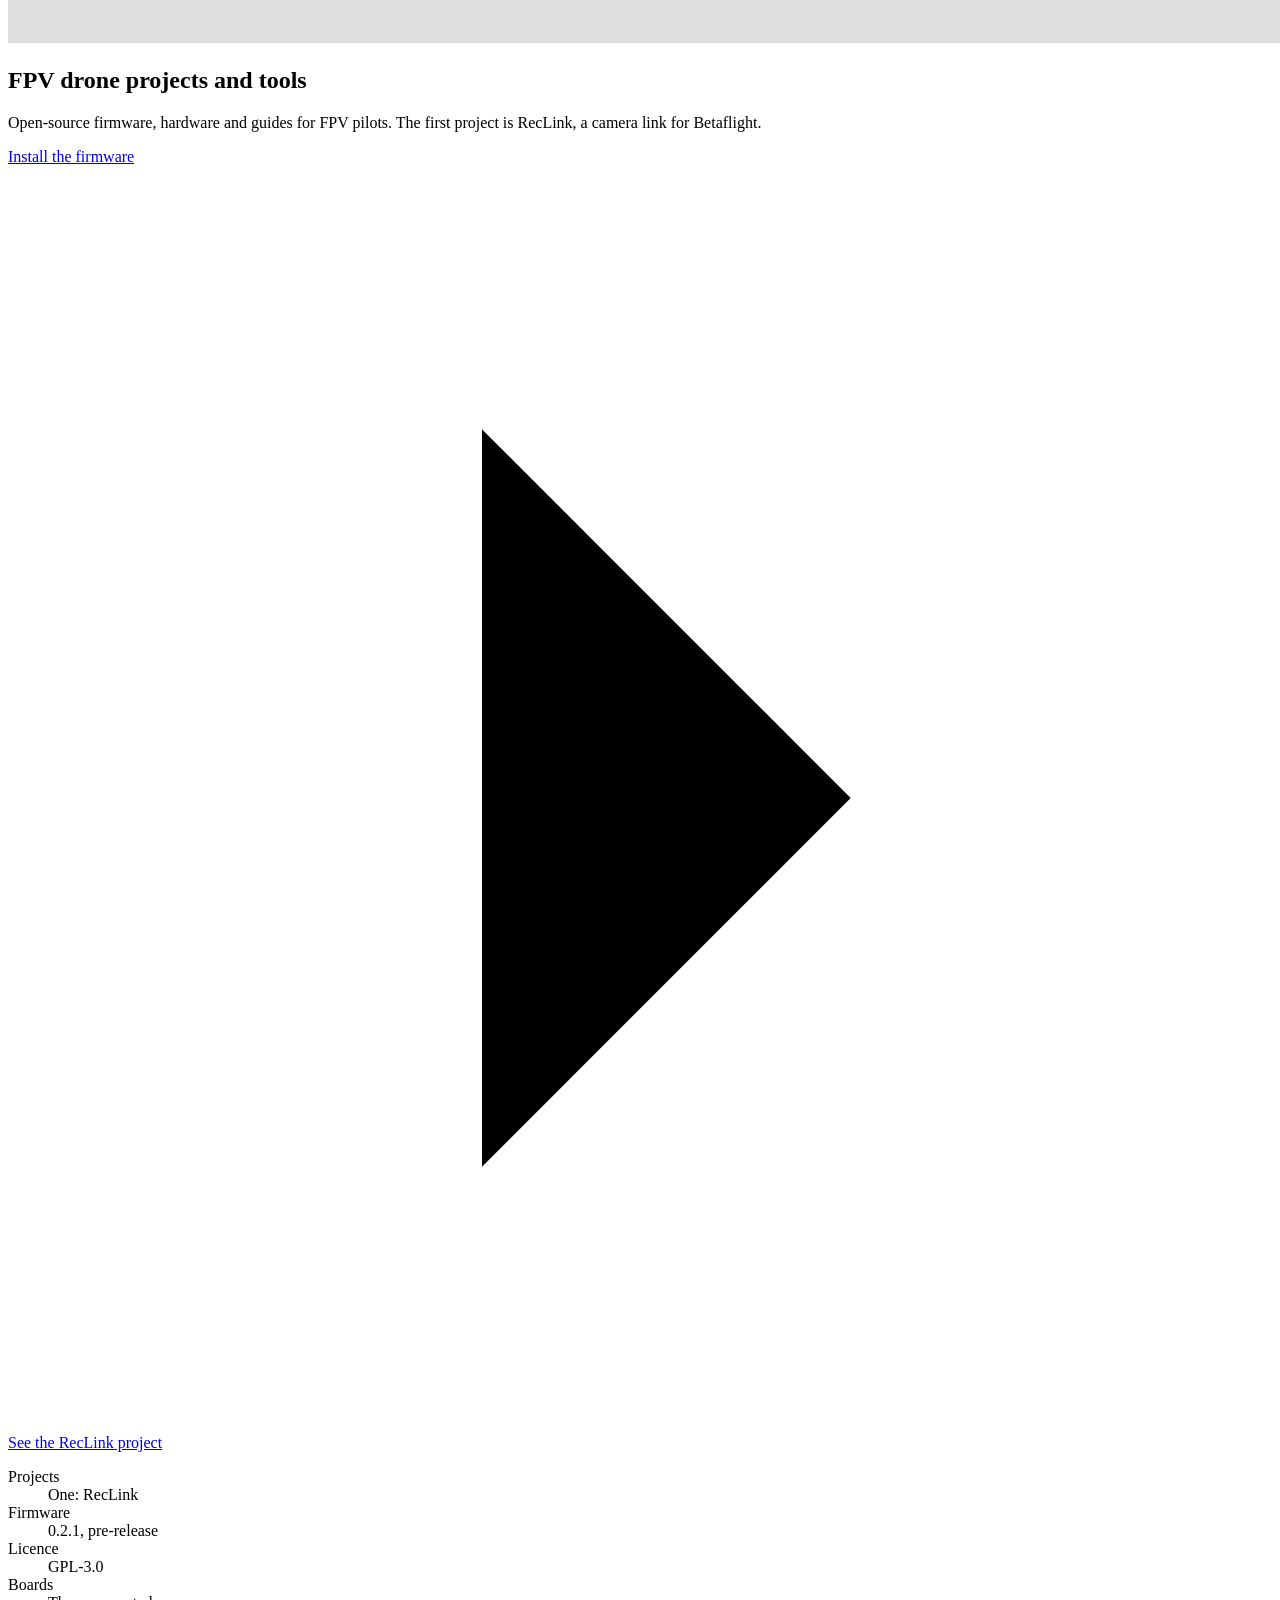
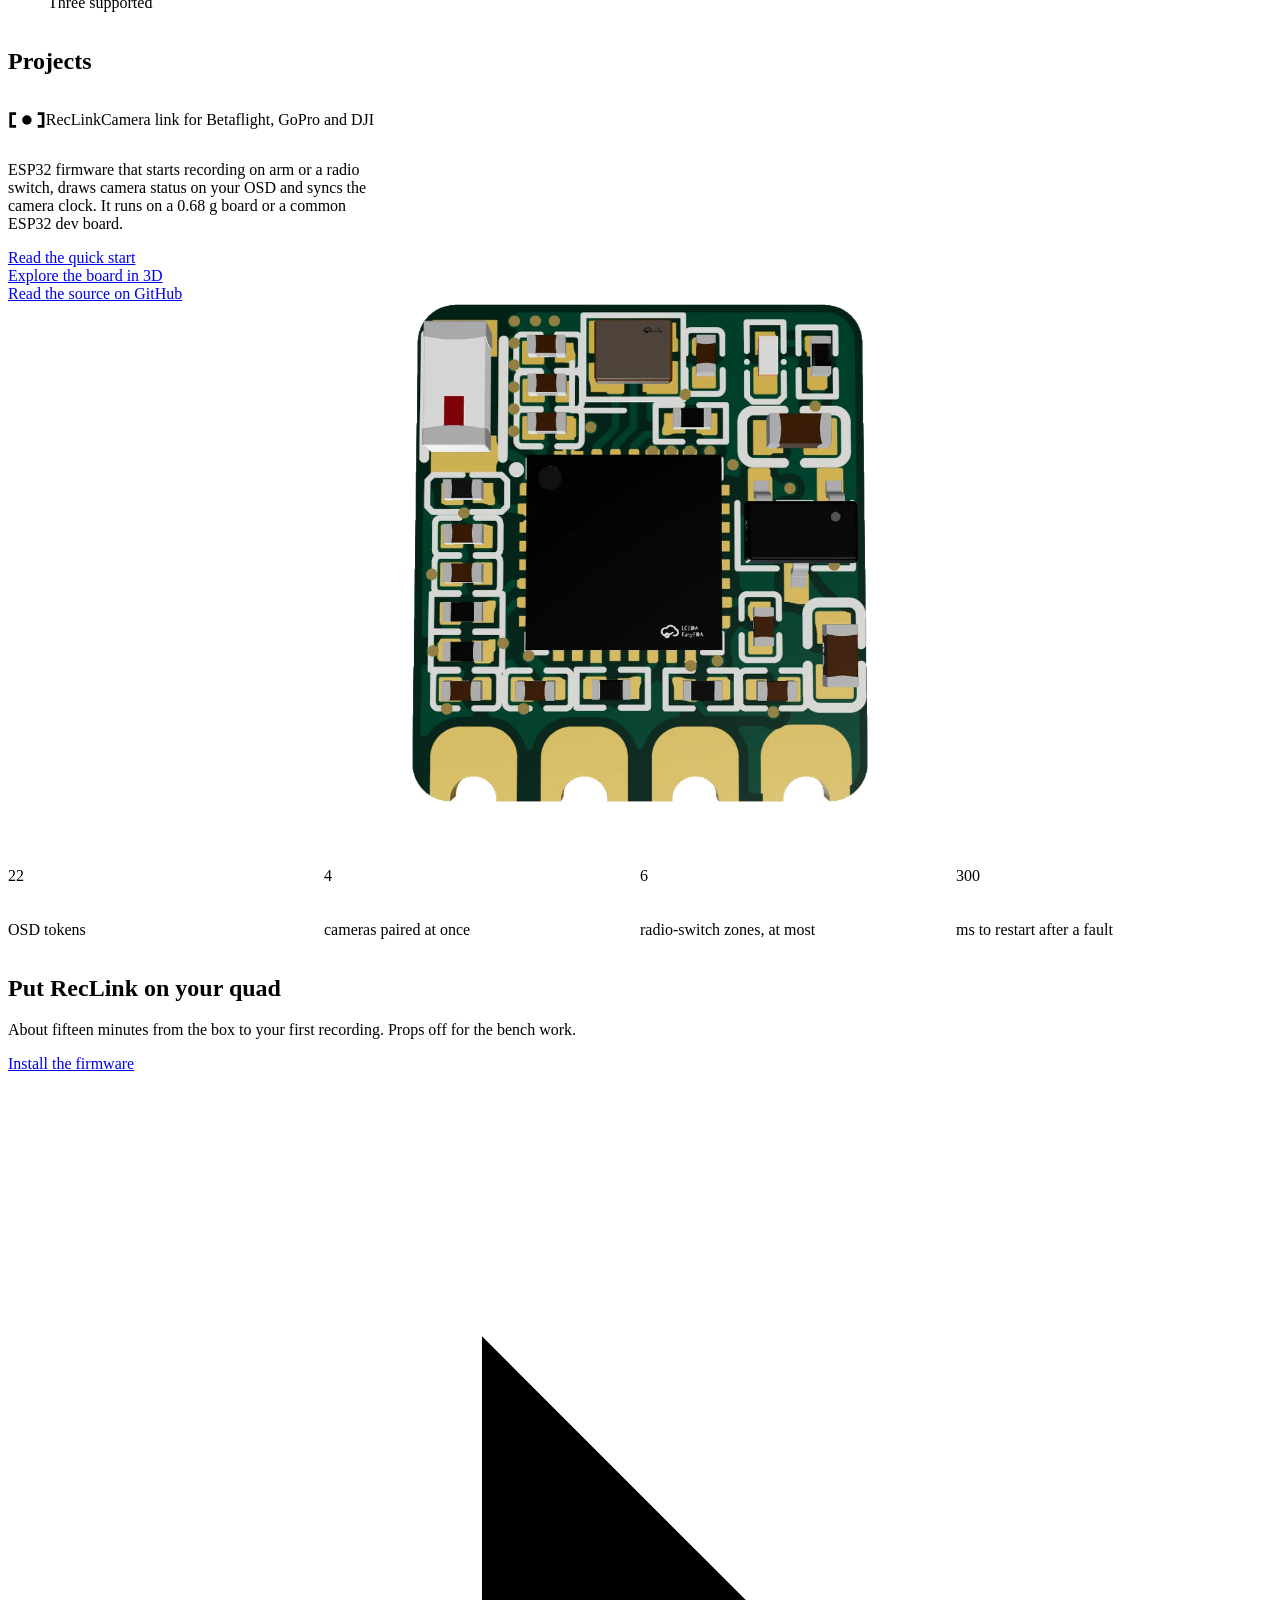
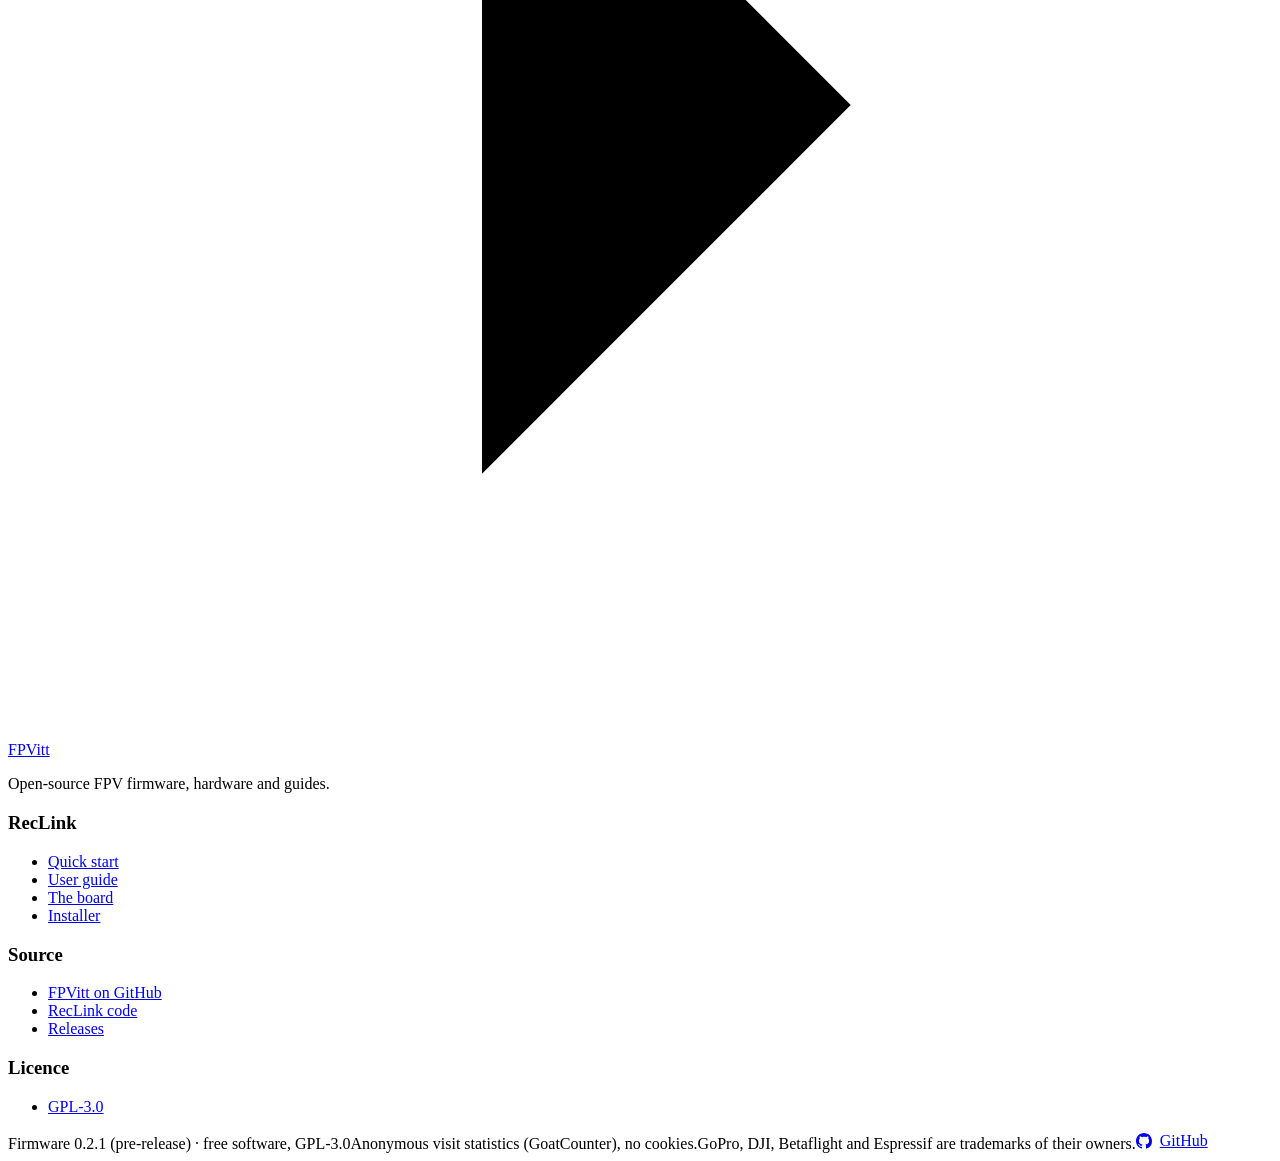
==== commit c32278e3: "Redesign the RecLink main page and the FPVitt landing page: new generator (rl_site.py + design kit)," ====
--- a/index.html
+++ b/index.html
@@ -1,56 +1,108 @@
 <!doctype html>
-<html lang="en" data-theme="auto">
+<!-- type: product (hardware, site-kind tech) · deal: hero product, nav-cards, footer-dark, close-type, rhythm brand-band, buttons solid,
+     mark: the client's own logo · palette: the client's green on warm stone, IBM Plex · radius soft
+     moments: liquid-type (the safety statement), line-carries-colour (the configurator band) · effect: grain-gradient (OSD frame) -->
+<html lang="en" data-type="product" data-radius="soft" data-buttons="solid" data-motion>
 <head>
 <meta charset="utf-8">
-<meta name="viewport" content="width=device-width,initial-scale=1">
-<title>FPVitt</title>
-<meta name="description" content="FPVitt: FPV and drone projects, guides and tools.">
-<meta name="theme-color" content="#0f1216">
+<meta name="viewport" content="width=device-width, initial-scale=1, viewport-fit=cover">
+<title>FPVitt: FPV drone projects, firmware and guides</title>
+<meta name="description" content="Open-source firmware, hardware and guides for FPV pilots. The first project is RecLink, a camera link for Betaflight, GoPro and DJI.">
+<meta name="theme-color" content="#dfdedb">
+<meta property="og:type" content="website">
+<meta property="og:title" content="FPVitt: FPV drone projects, firmware and guides">
+<meta property="og:description" content="Open-source firmware, hardware and guides for FPV pilots. The first project is RecLink, a camera link for Betaflight, GoPro and DJI.">
+<meta name="site-kind" content="tech">
+<meta name="page-type" content="product">
+<link rel="icon" type="image/svg+xml" href="RecLink/assets/favicon.svg">
 <link rel="canonical" href="https://fpvitt.github.io/">
-<meta property="og:title" content="FPVitt"><meta property="og:description" content="FPVitt: FPV and drone projects, guides and tools."><meta property="og:type" content="website"><meta property="og:url" content="https://fpvitt.github.io/">
-<meta property="og:site_name" content="FPVitt"><meta property="og:image" content="https://fpvitt.github.io/RecLink/assets/og.png"><meta name="twitter:card" content="summary_large_image">
-<link rel="icon" type="image/svg+xml" href="RecLink/assets/favicon.svg">
-<script>try{var t=localStorage.getItem('rl-theme');if(t)document.documentElement.dataset.theme=t}catch(e){}</script>
-<link rel="stylesheet" href="RecLink/assets/site.css">
+<meta property="og:url" content="https://fpvitt.github.io/">
+<meta property="og:site_name" content="FPVitt">
+<meta property="og:image" content="https://fpvitt.github.io/RecLink/assets/og.png"><meta name="twitter:card" content="summary_large_image">
+<link rel="preconnect" href="https://fonts.googleapis.com"><link rel="preconnect" href="https://fonts.gstatic.com" crossorigin><link href="https://fonts.googleapis.com/css2?family=Geist:wght@400..700&family=Geist+Mono:wght@400..500&display=swap" rel="stylesheet">
+<link rel="stylesheet" href="RecLink/assets/kit/system.css">
+<link rel="stylesheet" href="RecLink/assets/kit/ui/cards.css">
+<link rel="stylesheet" href="RecLink/assets/kit/motion/motion.css">
+<link rel="stylesheet" href="RecLink/assets/kit/backgrounds/backgrounds.css">
+<link rel="stylesheet" href="RecLink/assets/kit/layout/layout.css">
+<link rel="stylesheet" href="RecLink/assets/kit/icons/icon.css">
 <style>
-.home .hero{padding:3.2rem 0 1.6rem;position:relative}
-.home .hero h1{font-size:clamp(3.4rem,10vw,6rem);margin:0 0 .5rem}
-.home .hero .sub{font-size:1.3rem;color:var(--mut);margin:0 0 1.3rem;max-width:34rem}
-.home .hero::before{content:"";position:absolute;inset:-4rem -40vw auto -40vw;height:22rem;z-index:-1;pointer-events:none;
-  background:radial-gradient(50% 100% at 25% 0,color-mix(in srgb,var(--acc) 20%,transparent),transparent 70%)}
-.home h2.plain{margin-top:2.2rem;font-size:.8rem;letter-spacing:.14em;text-transform:uppercase;color:var(--mut)}
-.proj{display:grid;grid-template-columns:1.05fr .95fr;gap:1rem;align-items:center;background:var(--card);border:1px solid var(--line);border-radius:var(--radius-xl);overflow:hidden;transition:border-color .15s}
-.proj:hover{border-color:var(--acc)}
-.proj{position:relative;cursor:pointer}
-.proj .actions .btn:not(.ghost)::after{content:"";position:absolute;inset:0;border-radius:inherit;z-index:1}
-.proj .actions .btn.ghost{position:relative;z-index:2}
-.proj .actions .btn:not(.ghost):focus-visible::after{outline:2px solid var(--acc-ink);outline-offset:2px}
-.proj-txt{padding:2rem 1.2rem 2rem 2rem}
-.proj-k{margin:0 0 .5rem;font-size:.75rem;letter-spacing:.14em;text-transform:uppercase;color:var(--acc-ink);font-weight:700}
-.proj h3{text-transform:none;color:var(--fg);display:flex;align-items:center;gap:.45rem;margin:0 0 .6rem;font:900 2.1rem/1 var(--font-brand);letter-spacing:-.02em}
-.proj h3 .mark{height:.7em;width:auto;color:var(--acc-ink)}
-.proj p{color:var(--mut);margin:0 0 1rem}
-.tags{list-style:none;display:flex;flex-wrap:wrap;gap:.4rem;margin:0 0 1.3rem;padding:0}
-.tags li{border:1px solid var(--line);border-radius:var(--radius-md);padding:.1rem .65rem;font-size:.82rem;color:var(--mut)}
-.proj .actions{display:flex;flex-wrap:wrap;gap:.6rem}
-.proj-img{display:block;align-self:stretch;background:radial-gradient(70% 70% at 50% 50%,color-mix(in srgb,var(--acc) 18%,transparent),transparent 75%)}
-.proj-img img{display:block;width:100%;height:100%;object-fit:contain;padding:1.2rem}
-@media (max-width:760px){.proj{grid-template-columns:1fr}.proj-txt{padding:1.4rem}.proj-img{order:-1}.proj-img img{max-height:240px}}
+:root {
+  --p-bg: #dfdedb; --p-surface: #d5d4d0; --p-ink: #26251e; --p-muted: #57564f;
+  --p-accent: #14632b; --p-accent-ink: #ffffff; --p-action: #14632b; --p-action-ink: #ffffff;
+  --p-inv-bg: #26251e; --p-inv-surface: #313029; --p-inv-ink: #dfdedb; --p-inv-muted: #9e9d99;
+  --p-inv-accent: #14632b; --p-inv-accent-ink: #ffffff; --p-inv-action: #14632b; --p-inv-action-ink: #ffffff;
+  --font-display: "Geist", system-ui, sans-serif;
+  --font-text: "Geist", system-ui, sans-serif;
+  --font-mono: "Geist Mono", ui-monospace, "SFMono-Regular", Menlo, Consolas, monospace;
+  --display-weight: 500;
+  --display-tracking: -0.035em;
+  --display-tracking-xl: -0.045em;
+}
 </style>
+<link rel="stylesheet" href="RecLink/assets/kit/ui/base.css">
+<link rel="stylesheet" href="RecLink/assets/kit/diagrams/diagram.css">
+<script>document.documentElement.classList.add('m-enter');setTimeout(()=>document.documentElement.classList.add('m-enter-done'),700)</script>
+<script src="RecLink/assets/kit/backgrounds/backgrounds.js"></script>
+<script>document.documentElement.classList.add('mo-js');setTimeout(()=>document.documentElement.classList.add('mo-safe'),2500)</script>
+<link rel="modulepreload" href="RecLink/assets/kit/moments/moments.js"><link rel="modulepreload" href="RecLink/assets/kit/moments/lib.js">
+<link rel="stylesheet" href="RecLink/assets/home.css">
+
 </head>
-<body data-doc="home" class="home">
-<header class="topbar"><div class="bar"><a class="brand" href="./"><span>FPVitt</span></a>
-<div class="tools"><a class="icon gh-btn" href="https://github.com/FPVitt" target="_blank" rel="noopener" title="GitHub" aria-label="GitHub"><svg viewBox="0 0 16 16" aria-hidden="true" fill="currentColor"><path d="M8 0C3.58 0 0 3.58 0 8c0 3.54 2.29 6.53 5.47 7.59.4.07.55-.17.55-.38 0-.19-.01-.82-.01-1.49-2.01.37-2.53-.49-2.69-.94-.09-.23-.48-.94-.82-1.13-.28-.15-.68-.52-.01-.53.63-.01 1.08.58 1.23.82.72 1.21 1.87.87 2.33.66.07-.52.28-.87.51-1.07-1.78-.2-3.64-.89-3.64-3.95 0-.87.31-1.59.82-2.15-.08-.2-.36-1.02.08-2.12 0 0 .67-.21 2.2.82.64-.18 1.32-.27 2-.27s1.36.09 2 .27c1.53-1.04 2.2-.82 2.2-.82.44 1.1.16 1.92.08 2.12.51.56.82 1.27.82 2.15 0 3.07-1.87 3.75-3.65 3.95.29.25.54.73.54 1.48 0 1.07-.01 1.93-.01 2.2 0 .21.15.46.55.38A8.01 8.01 0 0 0 16 8c0-4.42-3.58-8-8-8z"/></svg></a>
-<button class="icon theme-btn" type="button" title="Switch light / dark theme" aria-label="Switch light / dark theme"><svg viewBox="0 0 24 24" aria-hidden="true"><path d="M12 3a9 9 0 1 0 9 9 7 7 0 0 1-9-9z" fill="none" stroke="currentColor" stroke-width="2" stroke-linejoin="round"/></svg></button></div>
-</div></header>
-<div class="layout"><main id="main" class="content">
-<div class="hero"><h1>FPVitt</h1><p class="sub">FPV and drone projects, guides and tools.</p>
-<p><a class="btn ghost" href="https://github.com/FPVitt" target="_blank" rel="noopener"><svg viewBox="0 0 16 16" aria-hidden="true" fill="currentColor"><path d="M8 0C3.58 0 0 3.58 0 8c0 3.54 2.29 6.53 5.47 7.59.4.07.55-.17.55-.38 0-.19-.01-.82-.01-1.49-2.01.37-2.53-.49-2.69-.94-.09-.23-.48-.94-.82-1.13-.28-.15-.68-.52-.01-.53.63-.01 1.08.58 1.23.82.72 1.21 1.87.87 2.33.66.07-.52.28-.87.51-1.07-1.78-.2-3.64-.89-3.64-3.95 0-.87.31-1.59.82-2.15-.08-.2-.36-1.02.08-2.12 0 0 .67-.21 2.2.82.64-.18 1.32-.27 2-.27s1.36.09 2 .27c1.53-1.04 2.2-.82 2.2-.82.44 1.1.16 1.92.08 2.12.51.56.82 1.27.82 2.15 0 3.07-1.87 3.75-3.65 3.95.29.25.54.73.54 1.48 0 1.07-.01 1.93-.01 2.2 0 .21.15.46.55.38A8.01 8.01 0 0 0 16 8c0-4.42-3.58-8-8-8z"/></svg>View on GitHub</a></p></div>
-<h2 class="plain">Projects</h2>
-<article class="proj"><div class="proj-txt"><p class="proj-k">Project</p><h3><svg class="mark" viewBox="0 0 168 80" aria-hidden="true"><path fill="currentColor" d="M6 6h30v12H18v44h18v12H6zM132 6h30v68h-30V62h18V18h-18z"/><circle fill="currentColor" cx="84" cy="40" r="21"/></svg>RecLink</h3><p>Firmware that links your Betaflight flight controller to your GoPro or DJI Osmo, on a tiny custom board or any common ESP32 dev board: record control from your radio, camera status on the OSD and GPS clock sync. Guides, a 3D board explorer and the firmware installer.</p><ul class="tags"><li>Betaflight</li><li>GoPro</li><li>DJI Osmo</li><li>ESP32-C3 / S3</li></ul><div class="actions"><a class="btn" href="RecLink/">Open the guides &rarr;</a><a class="btn ghost" href="https://github.com/FPVitt/RecLink" target="_blank" rel="noopener"><svg viewBox="0 0 16 16" aria-hidden="true" fill="currentColor"><path d="M8 0C3.58 0 0 3.58 0 8c0 3.54 2.29 6.53 5.47 7.59.4.07.55-.17.55-.38 0-.19-.01-.82-.01-1.49-2.01.37-2.53-.49-2.69-.94-.09-.23-.48-.94-.82-1.13-.28-.15-.68-.52-.01-.53.63-.01 1.08.58 1.23.82.72 1.21 1.87.87 2.33.66.07-.52.28-.87.51-1.07-1.78-.2-3.64-.89-3.64-3.95 0-.87.31-1.59.82-2.15-.08-.2-.36-1.02.08-2.12 0 0 .67-.21 2.2.82.64-.18 1.32-.27 2-.27s1.36.09 2 .27c1.53-1.04 2.2-.82 2.2-.82.44 1.1.16 1.92.08 2.12.51.56.82 1.27.82 2.15 0 3.07-1.87 3.75-3.65 3.95.29.25.54.73.54 1.48 0 1.07-.01 1.93-.01 2.2 0 .21.15.46.55.38A8.01 8.01 0 0 0 16 8c0-4.42-3.58-8-8-8z"/></svg>Source code</a></div></div><a class="proj-img" href="RecLink/" tabindex="-1" aria-hidden="true"><img src="RecLink/assets/board/board-iso.webp" alt="" width="1000" height="739" loading="eager"></a></article>
-</main></div>
-<footer class="site-foot"><div><span>FPVitt</span><a href="https://github.com/FPVitt">GitHub</a></div></footer>
+<body>
+<header class="nav">
+  <div class="wrap nav__bar">
+    <a class="skip-link" href="#top">Skip to content</a>
+    <a class="nav__logo" href="#top">FPVitt</a>
+    <nav class="nav__links" aria-label="Main"><div class="nav__item"><a class="nav__link" href="#projects">Projects</a></div><div class="nav__item"><a class="nav__link" href="RecLink/en/">Guides</a></div><div class="nav__item"><a class="nav__link" href="RecLink/en/the-board.html">Board</a></div><div class="nav__item"><a class="nav__link" href="https://github.com/FPVitt/RecLink">Source</a></div></nav>
+    <div class="nav__actions"><a class="btn btn--primary" href="RecLink/flash/">Install the firmware</a></div>
+    <button class="nav__toggle" type="button" aria-expanded="false" aria-label="Menu"><svg width="18" height="18" viewBox="0 0 18 18" aria-hidden="true"><path d="M2 5h14M2 13h14" stroke="currentColor" stroke-width="1.6" stroke-linecap="round"/></svg></button>
+  </div>
+</header>
+<main id="top">
+<section class="hero hero--photo" data-enter data-calm="left" aria-labelledby="hero-h">
+    <img class="hero__bg" src="RecLink/assets/board/fpvitt-hero.webp" width="2400" height="1500" alt="The three boards RecLink runs on, the RecLink board, the ESP32-C3 SuperMini and the ESP32-S3-Zero, on a stone-coloured ground" style="--ly-pos: 70% 50%; --ly-pos-phone: 70% 50%" fetchpriority="high">
+    <div class="wrap"><div class="hero-text">
+      <div class="hero__text">
+        <h1 id="hero-h">FPV drone projects and tools</h1>
+        <p class="hero__lead">Open-source firmware, hardware and guides for FPV pilots. The first project is RecLink, a camera link for Betaflight.</p>
+        <div class="btn-row"><a class="btn btn--primary" href="RecLink/flash/">Install the firmware<svg class="m-arrow" viewBox="0 0 12 12" aria-hidden="true"><path class="m-arrow__stem" d="M1 6h8"/><path class="m-arrow__head" d="M4.5 2.5 8 6l-3.5 3.5"/></svg></a><a class="btn btn--secondary" href="#projects">See the RecLink project</a></div>
+      </div>
+      <dl class="hero__facts"><div><dt>Projects</dt><dd>One: RecLink</dd></div><div><dt>Firmware</dt><dd>0.2.1, pre-release</dd></div><div><dt>Licence</dt><dd>GPL-3.0</dd></div><div><dt>Boards</dt><dd>Three supported</dd></div></dl>
+    </div></div>
+  </section>
+<section class="section" id="projects" aria-labelledby="projects-h" style="--h: 1; --hm: 2"><div class="wrap">
+    <div class="grid grid--top">
+      <div class="span-6 rl-text">
+        <h2 id="projects-h">Projects</h2>
+        <h3 class="rl-projname"><svg class="rl-logo" viewBox="0 0 168 80" aria-hidden="true"><path fill="currentColor" d="M6 6h30v12H18v44h18v12H6zM132 6h30v68h-30V62h18V18h-18z"/><circle fill="currentColor" cx="84" cy="40" r="21"/></svg>RecLink<span>Camera link for Betaflight, GoPro and DJI</span></h3>
+        <p class="t-lead">ESP32 firmware that starts recording on arm or a radio switch, draws camera status on your OSD and syncs the camera clock. It runs on a 0.68 g board or a common ESP32 dev board.</p>
+        <ul class="rl-links"><li><a class="link" href="RecLink/en/quick-start.html">Read the quick start</a></li><li><a class="link" href="RecLink/en/the-board.html">Explore the board in 3D</a></li><li><a class="link" href="https://github.com/FPVitt/RecLink" target="_blank" rel="noopener">Read the source on GitHub</a></li></ul>
+      </div>
+      <a class="rl-pic rl-pic--board span-6 start-7" href="RecLink/en/the-board.html"><img src="RecLink/assets/board/board-top.webp" width="800" height="870" alt="The RecLink board seen from above: an ESP32-C3, a ceramic antenna and four solder pads along one edge" loading="lazy"></a>
+    </div>
+    <div class="rl-figures" data-moment="counter-rolls"><div><p class="t-stat">22</p><p class="t-small muted">OSD tokens</p></div><div><p class="t-stat">4</p><p class="t-small muted">cameras paired at once</p></div><div><p class="t-stat">6</p><p class="t-small muted">radio-switch zones, at most</p></div><div><p class="t-stat">300</p><p class="t-small muted">ms to restart after a fault</p></div></div>
+  </div></section>
+</main>
+<footer class="footer footer--dark ground-inverse closing" id="contact" aria-labelledby="close-h">
+  <div class="wrap">
+    <div class="closing__cta close--type">
+      <div class="section-head"><h2 id="close-h">Put RecLink on your quad</h2><p>About fifteen minutes from the box to your first recording. Props off for the bench work.</p></div>
+      <a class="btn btn--primary btn--xl btn--wide" href="RecLink/flash/">Install the firmware<svg class="m-arrow" viewBox="0 0 12 12" aria-hidden="true"><path class="m-arrow__stem" d="M1 6h8"/><path class="m-arrow__head" d="M4.5 2.5 8 6l-3.5 3.5"/></svg></a>
+    </div>
+    <div class="closing__links">
+      <div class="grid">
+        <div class="span-6 stack-4"><a class="nav__logo" href="#top">FPVitt</a><p class="footer__lede">Open-source FPV firmware, hardware and guides.</p></div>
+        <div class="span-2 footer__col"><h3>RecLink</h3><ul><li><a href="RecLink/en/quick-start.html">Quick start</a></li><li><a href="RecLink/en/user-guide.html">User guide</a></li><li><a href="RecLink/en/the-board.html">The board</a></li><li><a href="RecLink/flash/">Installer</a></li></ul></div><div class="span-2 footer__col"><h3>Source</h3><ul><li><a href="https://github.com/FPVitt">FPVitt on GitHub</a></li><li><a href="https://github.com/FPVitt/RecLink">RecLink code</a></li><li><a href="https://github.com/FPVitt/RecLink/releases">Releases</a></li></ul></div><div class="span-2 footer__col"><h3>Licence</h3><ul><li><a href="https://github.com/FPVitt/RecLink/blob/main/LICENSE">GPL-3.0</a></li></ul></div>
+      </div>
+      <div class="footer__legal"><span>Firmware 0.2.1 (pre-release) · free software, GPL-3.0</span><span>GoPro, DJI, Betaflight and Espressif are trademarks of their owners.</span><a class="rl-gh" href="https://github.com/FPVitt/RecLink" target="_blank" rel="noopener"><svg viewBox="0 0 16 16" aria-hidden="true" fill="currentColor"><path d="M8 0C3.58 0 0 3.58 0 8c0 3.54 2.29 6.53 5.47 7.59.4.07.55-.17.55-.38 0-.19-.01-.82-.01-1.49-2.01.37-2.53-.49-2.69-.94-.09-.23-.48-.94-.82-1.13-.28-.15-.68-.52-.01-.53.63-.01 1.08.58 1.23.82.72 1.21 1.87.87 2.33.66.07-.52.28-.87.51-1.07-1.78-.2-3.64-.89-3.64-3.95 0-.87.31-1.59.82-2.15-.08-.2-.36-1.02.08-2.12 0 0 .67-.21 2.2.82.64-.18 1.32-.27 2-.27s1.36.09 2 .27c1.53-1.04 2.2-.82 2.2-.82.44 1.1.16 1.92.08 2.12.51.56.82 1.27.82 2.15 0 3.07-1.87 3.75-3.65 3.95.29.25.54.73.54 1.48 0 1.07-.01 1.93-.01 2.2 0 .21.15.46.55.38A8.01 8.01 0 0 0 16 8c0-4.42-3.58-8-8-8z"/></svg>GitHub</a></div>
+    </div>
+  </div>
+</footer>
 <script src="RecLink/assets/stats.js" defer></script>
-<script src="RecLink/assets/site.js" defer></script>
+<script src="RecLink/assets/kit/system.js" type="module"></script>
+<script src="RecLink/assets/kit/layout/layout.js" type="module"></script>
+<script src="RecLink/assets/kit/motion/motion.js" type="module"></script>
+<script src="RecLink/assets/kit/diagrams/mount.js" type="module"></script>
 </body>
 </html>
--- a/RecLink/assets/home.css
+++ b/RecLink/assets/home.css
@@ -0,0 +1,176 @@
+/* Page CSS for the RecLink main page and the FPVitt landing page, on top of the design kit (assets/kit).
+   Only what sits inside a visual or a list the kit has no class for. Tokens come from the kit (--bg, --ink, --muted,
+   --surface, --line, --action, --r-*, --s-*). */
+
+/* the logo: the client's own mark, drawn in the ink */
+.rl-logo { height: 18px; width: auto; flex: none; color: var(--action); }
+.nav__logo { display: inline-flex; align-items: center; gap: var(--s-2); }
+.footer .rl-logo { height: 28px; }
+
+/* hero: the lineup stands on the ground, nothing around it */
+.hero--product .hero__stage > img.is-cutout { object-fit: contain; }
+.hero-notice { font-size: var(--t-small); font-variant-numeric: tabular-nums; }
+
+/* nav-cards panel: the guide cards' pictures */
+.rl-menu-panel { --p-h: 160px; overflow: clip; display: block; }
+.rl-menu-panel img { width: 100%; height: 100%; object-fit: cover; object-position: 50% 0; }
+.rl-menu--board { background: var(--surface); }
+.rl-menu--board img { object-fit: contain; padding: var(--s-3); object-position: 50% 50%; }
+
+/* the safety statement */
+.rl-statement { display: grid; gap: var(--s-6); max-width: 1280px; }
+.rl-statement h2 { font-size: clamp(56px, 11.5vw, 176px); line-height: .96; max-width: 8.5em; letter-spacing: var(--display-tracking-xl); font-weight: var(--display-weight); }
+.rl-statement .t-lead { max-width: 52ch; }
+.rl-points { list-style: none; margin: var(--s-8, 64px) 0 0; padding: 0; display: grid; grid-template-columns: repeat(4, minmax(0, 1fr)); gap: var(--s-5); }
+.rl-points li { border-top: 1px solid var(--line-strong, var(--line)); padding-top: var(--s-4); display: grid; gap: var(--s-2); align-content: start; }
+.rl-points h3 { font: 500 var(--t-card)/1.3 var(--font-text); letter-spacing: -0.01em; }
+.rl-points p { color: var(--ink); }
+
+/* the connection diagram */
+.rl-dg { --p-h: 460px; }
+
+/* the live OSD window, on the page's one effect ground */
+.rl-osd { position: relative; display: grid; grid-template-columns: minmax(0, 5fr) minmax(0, 7fr); gap: var(--s-6); align-items: center;
+  min-height: 440px; padding: var(--s-7, 48px); border-radius: var(--r-lg); overflow: clip; isolation: isolate; }
+.rl-osd::before { display: none; }
+.rl-osd__chips { display: grid; gap: var(--s-2); justify-items: start; align-content: center; }
+.rl-chip { font: 500 var(--t-body)/1.2 var(--font-text); color: var(--ink); background: color-mix(in oklab, var(--bg) 82%, transparent); border: 1px solid var(--line-strong, var(--line));
+  border-radius: var(--r-sm); min-height: 44px; padding: 0 var(--s-4); cursor: pointer; text-align: left; transition: background-color 150ms var(--ease), border-color 150ms var(--ease); }
+.rl-chip:hover { border-color: var(--ink); }
+.rl-chip.is-on { background: var(--ink); color: var(--bg); border-color: var(--ink); }
+.rl-osd__screen { background: #14161a; border-radius: var(--r-md); padding: var(--s-6); aspect-ratio: 16 / 9; display: grid; align-items: center; max-width: 680px; width: 100%; justify-self: end;
+  box-shadow: 0 0 0 1px rgb(0 0 0 / .4); }
+.rl-osd__lines { white-space: pre; font: 500 clamp(20px, 2.6vw, 34px)/1.5 var(--font-mono); color: #f1f3f4; letter-spacing: .08em; text-shadow: 0 0 1px #000, 0 1px 0 #000;
+  font-variant-numeric: tabular-nums; }
+.rl-osd__lines i { font-style: normal; color: #8b9096; }
+
+/* three across: the boards */
+.rl-grid { display: grid; grid-template-columns: repeat(3, minmax(0, 1fr)); gap: var(--s-5); }
+
+/* text column of a split */
+.rl-text { display: grid; gap: var(--s-5); align-content: start; }
+.rl-text .t-lead { max-width: 46ch; }
+.rl-pic { background: var(--surface); border-radius: var(--r-lg); overflow: clip; display: flex; justify-content: center; align-items: flex-start; padding-top: var(--s-6); height: 708px; }
+.rl-pic img { width: min(80%, 440px); height: auto; border-radius: var(--r-md) var(--r-md) 0 0; border: 1px solid var(--line); }
+
+/* the features */
+.rl-featlist { list-style: none; margin: 0; padding: 0; display: grid; }
+.rl-featlist li { display: grid; grid-template-columns: 28px minmax(0, 1fr); gap: var(--s-4); padding: 12px 0; border-top: 1px solid var(--line); align-items: start; }
+.rl-featlist li:last-child { border-bottom: 1px solid var(--line); }
+.rl-glyph { width: 28px; height: 28px; color: var(--action); }
+.rl-featlist h3 { font: 500 var(--t-card)/1.3 var(--font-text); letter-spacing: -0.01em; }
+.rl-featlist p { color: var(--ink); max-width: 46ch; }
+
+/* the configurator, on the brand ground */
+.rl-tabs { list-style: none; margin: 0; padding: 0; display: flex; flex-wrap: wrap; gap: var(--s-2); }
+.rl-tabs li { border: 1px solid var(--line-strong, var(--line)); border-radius: var(--r-sm); padding: var(--s-1, 4px) var(--s-3); font-size: var(--t-small); }
+.rl-shots { display: grid; grid-template-columns: repeat(2, minmax(0, 1fr)); gap: var(--s-4); align-items: start; height: 708px; overflow: clip; border-radius: var(--r-lg) var(--r-lg) 0 0; }
+.rl-shots img { width: 100%; height: auto; display: block; border-radius: var(--r-md); border: 1px solid var(--line); }
+
+/* cameras */
+.rl-camlist { list-style: none; margin: 0; padding: 0; display: grid; }
+.rl-cam { display: grid; gap: var(--s-2); padding: var(--s-4) 0; border-top: 1px solid var(--line); align-content: start; }
+.rl-cam:last-child { border-bottom: 1px solid var(--line); }
+.rl-cam__top { display: flex; flex-wrap: wrap; justify-content: space-between; align-items: center; gap: var(--s-2) var(--s-3); }
+.rl-brand { display: inline-flex; align-items: center; gap: var(--s-2); font: 500 var(--t-body)/1 var(--font-text); }
+.rl-brandmark { height: 18px; width: auto; }
+.rl-cam h3 { font: 500 var(--t-card)/1.3 var(--font-text); letter-spacing: -0.01em; }
+.rl-cam p { color: var(--ink); max-width: 52ch; }
+.rl-cam .rl-proto { font: 400 var(--t-small)/1.2 var(--font-mono); color: var(--muted); }
+.rl-badge { display: inline-block; font: 500 13px/1 var(--font-text); padding: 6px 10px; border-radius: 999px; border: 1px solid currentColor; white-space: nowrap; }
+.rl-badge--good { color: var(--action); }
+.rl-badge--warn { color: #6b4300; }
+.rl-note { margin-top: var(--s-4); max-width: 80ch; }
+.rl-mx { display: grid; font-size: var(--t-body); }
+.rl-mx__row { display: grid; grid-template-columns: minmax(0, 1fr) 26% 30%; gap: var(--s-3); align-items: center; padding: 9px 0; min-height: 44px; border-bottom: 1px solid var(--line); }
+.rl-mx__head { font: 500 var(--t-label)/1.2 var(--font-text); color: var(--muted); }
+.cm { display: inline-flex; align-items: center; gap: 8px; min-height: 24px; }
+.cm svg { width: 18px; height: 18px; flex: none; }
+.cm i { font-style: normal; font-size: var(--t-small); }
+.cm.ok { color: var(--action); } .cm.un { color: var(--ink); } .cm.pa { color: #6b4300; } .cm.no { color: var(--muted); }
+
+/* boards */
+.rl-board__media { background: var(--surface); --tile-ratio: 3 / 2; }
+.rl-board__media img { position: absolute; inset: 9%; width: 82%; height: 82%; object-fit: contain; }
+.rl-board { min-width: 0; grid-template-columns: minmax(0, 1fr); }
+.rl-board h3 { font: 500 var(--t-card)/1.3 var(--font-text); letter-spacing: -0.01em; }
+.rl-wire { font: 400 var(--t-small)/1.3 var(--font-mono); color: var(--muted); }
+.rl-needs { list-style: none; margin: var(--s-6) 0 0; padding: 0; display: grid; grid-template-columns: repeat(4, minmax(0, 1fr)); gap: var(--s-5); }
+.rl-needs li { border-top: 1px solid var(--line-strong, var(--line)); padding-top: var(--s-3); display: grid; gap: var(--s-1, 4px); }
+.rl-needs span { font-size: var(--t-label); color: var(--muted); font-weight: 500; }
+.rl-needs b { font-weight: 500; }
+
+.rl-gh { display: inline-flex; align-items: center; gap: 8px; }
+.rl-gh svg { width: 16px; height: 16px; }
+
+@media (min-width: 1024px) and (max-width: 1279px) {
+  .rl-mx__row { padding: 11px 0; }
+  .rl-cam { padding: var(--s-3) 0; gap: var(--s-1, 4px); }
+  .rl-cam .rl-proto { display: none; }
+  #cameras .t-lead { display: none; }
+}
+@media (max-width: 1023px) {
+  .rl-statement h2 { font-size: clamp(64px, 12.5vw, 176px); }
+  .rl-points { margin-top: 96px; }
+  .rl-points, .rl-needs { grid-template-columns: repeat(2, minmax(0, 1fr)); }
+  .rl-osd { grid-template-columns: 1fr; }
+  .rl-osd__screen { justify-self: stretch; max-width: none; }
+  .rl-osd__chips { grid-auto-flow: column; }
+  .rl-mx__row { padding: 12px 0; }
+  .closing__links .grid { grid-template-columns: repeat(3, minmax(0, 1fr)); }
+  .closing__links .grid > :first-child { grid-column: 1 / -1; }
+  .footer__legal { flex-direction: column; align-items: flex-start; }
+  #features .grid, #cameras .grid, #configurator .grid { grid-template-columns: repeat(2, minmax(0, 1fr)); }
+  #features .grid > *, #cameras .grid > *, #configurator .grid > * { grid-column: auto; }
+  .rl-pic { height: calc(100svh - 280px); }
+  #cameras .rl-pic { height: auto; align-self: start; padding: var(--s-5) var(--s-5) 0; }
+  #cameras .rl-pic img { width: 100%; }
+  #matrix .grid { grid-template-columns: minmax(0, 1fr); }
+  #matrix .grid > * { grid-column: auto; }
+  #matrix .rl-pic { height: 200px; margin-top: var(--s-4); }
+  .rl-pic img { width: min(70%, 380px); }
+  .rl-shots { height: 640px; }
+  .rl-tile__head, .tile__head { flex-direction: column; align-items: flex-start; gap: var(--s-2); }
+}
+@media (max-width: 639px) {
+  .rl-statement h2 { font-size: clamp(44px, 13vw, 64px); }
+  .rl-statement { gap: var(--s-4); }
+  .rl-points { grid-template-columns: minmax(0, 1fr); margin-top: var(--s-6); gap: var(--s-3); }
+  .rl-statement .t-lead { display: none; }
+  #features .grid, #cameras .grid, #configurator .grid { grid-template-columns: minmax(0, 1fr); }
+  #cameras .rl-cam p:not(.rl-proto), #cameras .t-lead { display: none; }
+  #cameras .rl-pic { height: 150px; min-height: 0; margin-top: var(--s-4); }
+  #matrix .rl-pic { height: 400px; margin-top: var(--s-4); }
+  #cameras .rl-pic img { width: min(60%, 260px); }
+  #matrix .rl-pic img { width: min(60%, 260px); }
+  .rl-points li { padding-top: var(--s-3); }
+  .rl-dg { --p-h: 330px; }
+  .rl-grid { grid-template-columns: minmax(0, 1fr); }
+  .rl-mx__row { padding: 5px 0; min-height: 40px; gap: var(--s-2); grid-template-columns: minmax(0, 1fr) 30% 30%; }
+  .rl-mx { font-size: var(--t-small); }
+  .cm i { font-size: 13px; }
+  .rl-board__media { --tile-ratio: 2 / 1; }
+  .rl-needs { grid-template-columns: 1fr 1fr; gap: var(--s-4); }
+  .rl-shots { height: 420px; }
+  .rl-pic { min-height: 400px; }
+  .rl-osd { padding: var(--s-5); }
+  .rl-osd__chips { grid-template-columns: 1fr 1fr; grid-auto-flow: row; }
+}
+@media (max-width: 359px) {
+  .nav__actions .btn { display: none; }
+}
+
+.rl-featlist .card, .rl-points .card, .rl-cam .card { display: grid; gap: var(--s-1, 4px); }
+.rl-pic img { max-height: none; }
+
+/* the FPVitt landing page */
+.rl-projname { display: flex; flex-wrap: wrap; align-items: baseline; gap: var(--s-2) var(--s-3); font: 500 var(--t-card)/1.3 var(--font-text); }
+.rl-projname .rl-logo { height: 18px; align-self: center; }
+.rl-projname span { color: var(--muted); font-weight: 400; }
+.rl-links { list-style: none; margin: 0; padding: 0; display: grid; gap: var(--s-2); }
+.rl-pic--board { align-items: center; padding: 0; height: 500px; }
+.rl-pic--board img { width: min(78%, 480px); border: 0; border-radius: 0; }
+.rl-figures { display: grid; grid-template-columns: repeat(4, minmax(0, 1fr)); gap: var(--s-5); margin-top: var(--s-7, 48px); }
+.rl-figures > div { border-top: 1px solid var(--line-strong, var(--line)); padding-top: var(--s-3); display: grid; gap: var(--s-1, 4px); }
+@media (max-width: 1023px) { .rl-figures { grid-template-columns: repeat(2, minmax(0, 1fr)); } .rl-pic--board { height: 420px; } #projects .grid { grid-template-columns: repeat(2, minmax(0, 1fr)); } #projects .grid > * { grid-column: auto; } }
+@media (max-width: 639px) { #projects .grid { grid-template-columns: minmax(0, 1fr); } .rl-pic--board { height: 280px; margin-top: var(--s-4); } .rl-figures { gap: var(--s-3); margin-top: var(--s-5); } }
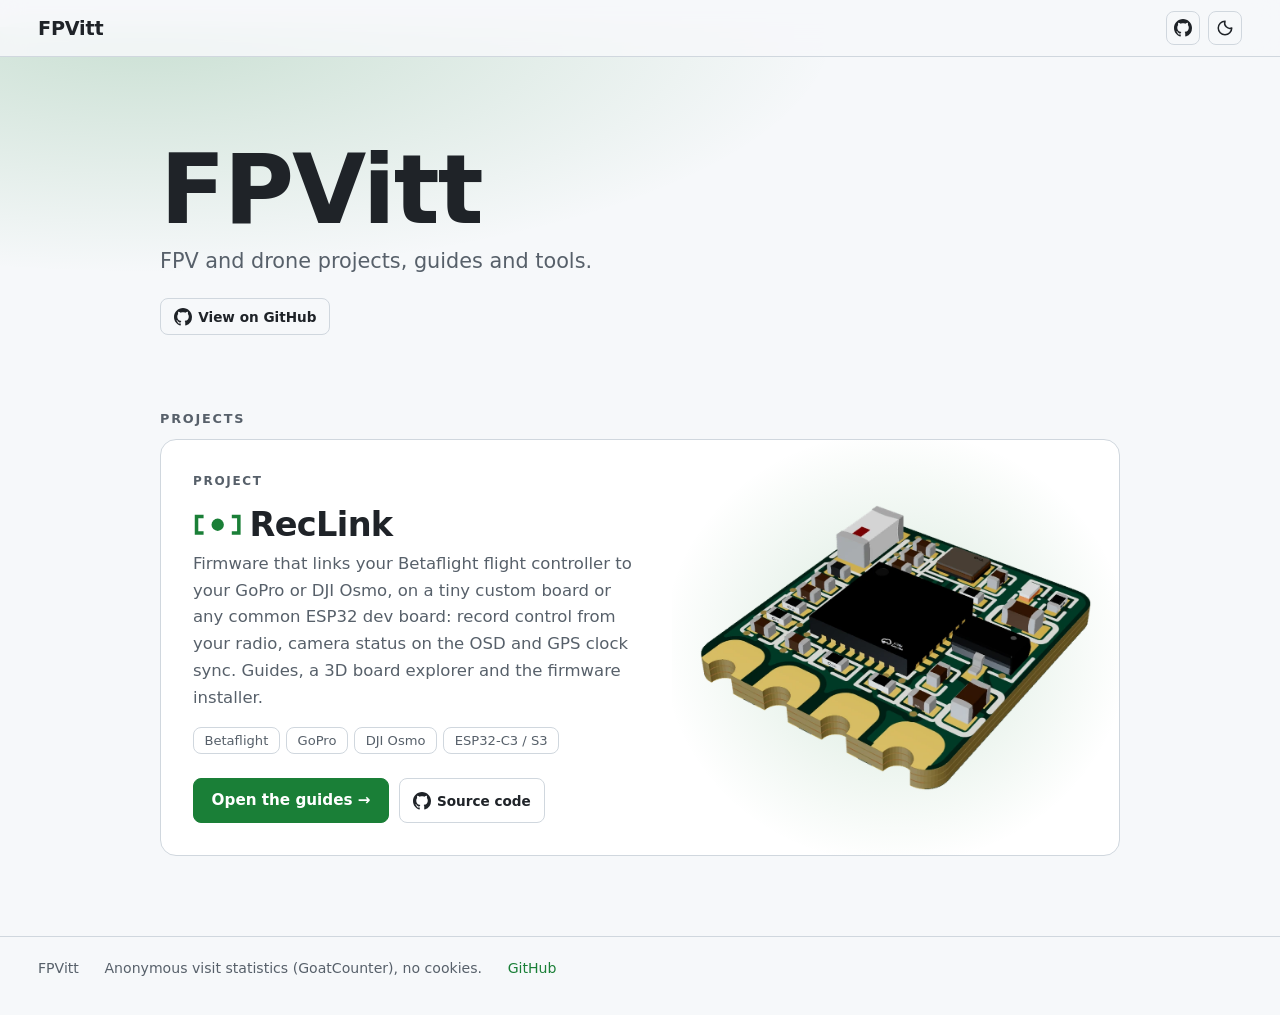
==== commit bc0a0d84: "Revert the redesign (scrapped; it should not have been shipped) Restores the previous main page exac" ====
--- a/index.html
+++ b/index.html
@@ -1,108 +1,56 @@
 <!doctype html>
-<!-- type: product (hardware, site-kind tech) · deal: hero product, nav-cards, footer-dark, close-type, rhythm brand-band, buttons solid,
-     mark: the client's own logo · palette: the client's green on warm stone, IBM Plex · radius soft
-     moments: liquid-type (the safety statement), line-carries-colour (the configurator band) · effect: grain-gradient (OSD frame) -->
-<html lang="en" data-type="product" data-radius="soft" data-buttons="solid" data-motion>
+<html lang="en" data-theme="auto">
 <head>
 <meta charset="utf-8">
-<meta name="viewport" content="width=device-width, initial-scale=1, viewport-fit=cover">
-<title>FPVitt: FPV drone projects, firmware and guides</title>
-<meta name="description" content="Open-source firmware, hardware and guides for FPV pilots. The first project is RecLink, a camera link for Betaflight, GoPro and DJI.">
-<meta name="theme-color" content="#dfdedb">
-<meta property="og:type" content="website">
-<meta property="og:title" content="FPVitt: FPV drone projects, firmware and guides">
-<meta property="og:description" content="Open-source firmware, hardware and guides for FPV pilots. The first project is RecLink, a camera link for Betaflight, GoPro and DJI.">
-<meta name="site-kind" content="tech">
-<meta name="page-type" content="product">
+<meta name="viewport" content="width=device-width,initial-scale=1">
+<title>FPVitt</title>
+<meta name="description" content="FPVitt: FPV and drone projects, guides and tools.">
+<meta name="theme-color" content="#0f1216">
+<link rel="canonical" href="https://fpvitt.github.io/">
+<meta property="og:title" content="FPVitt"><meta property="og:description" content="FPVitt: FPV and drone projects, guides and tools."><meta property="og:type" content="website"><meta property="og:url" content="https://fpvitt.github.io/">
+<meta property="og:site_name" content="FPVitt"><meta property="og:image" content="https://fpvitt.github.io/RecLink/assets/og.png"><meta name="twitter:card" content="summary_large_image">
 <link rel="icon" type="image/svg+xml" href="RecLink/assets/favicon.svg">
-<link rel="canonical" href="https://fpvitt.github.io/">
-<meta property="og:url" content="https://fpvitt.github.io/">
-<meta property="og:site_name" content="FPVitt">
-<meta property="og:image" content="https://fpvitt.github.io/RecLink/assets/og.png"><meta name="twitter:card" content="summary_large_image">
-<link rel="preconnect" href="https://fonts.googleapis.com"><link rel="preconnect" href="https://fonts.gstatic.com" crossorigin><link href="https://fonts.googleapis.com/css2?family=Geist:wght@400..700&family=Geist+Mono:wght@400..500&display=swap" rel="stylesheet">
-<link rel="stylesheet" href="RecLink/assets/kit/system.css">
-<link rel="stylesheet" href="RecLink/assets/kit/ui/cards.css">
-<link rel="stylesheet" href="RecLink/assets/kit/motion/motion.css">
-<link rel="stylesheet" href="RecLink/assets/kit/backgrounds/backgrounds.css">
-<link rel="stylesheet" href="RecLink/assets/kit/layout/layout.css">
-<link rel="stylesheet" href="RecLink/assets/kit/icons/icon.css">
+<script>try{var t=localStorage.getItem('rl-theme');if(t)document.documentElement.dataset.theme=t}catch(e){}</script>
+<link rel="stylesheet" href="RecLink/assets/site.css">
 <style>
-:root {
-  --p-bg: #dfdedb; --p-surface: #d5d4d0; --p-ink: #26251e; --p-muted: #57564f;
-  --p-accent: #14632b; --p-accent-ink: #ffffff; --p-action: #14632b; --p-action-ink: #ffffff;
-  --p-inv-bg: #26251e; --p-inv-surface: #313029; --p-inv-ink: #dfdedb; --p-inv-muted: #9e9d99;
-  --p-inv-accent: #14632b; --p-inv-accent-ink: #ffffff; --p-inv-action: #14632b; --p-inv-action-ink: #ffffff;
-  --font-display: "Geist", system-ui, sans-serif;
-  --font-text: "Geist", system-ui, sans-serif;
-  --font-mono: "Geist Mono", ui-monospace, "SFMono-Regular", Menlo, Consolas, monospace;
-  --display-weight: 500;
-  --display-tracking: -0.035em;
-  --display-tracking-xl: -0.045em;
-}
+.home .hero{padding:3.2rem 0 1.6rem;position:relative}
+.home .hero h1{font-size:clamp(3.4rem,10vw,6rem);margin:0 0 .5rem}
+.home .hero .sub{font-size:1.3rem;color:var(--mut);margin:0 0 1.3rem;max-width:34rem}
+.home .hero::before{content:"";position:absolute;inset:-4rem -40vw auto -40vw;height:22rem;z-index:-1;pointer-events:none;
+  background:radial-gradient(50% 100% at 25% 0,color-mix(in srgb,var(--acc) 20%,transparent),transparent 70%)}
+.home h2.plain{margin-top:2.2rem;font-size:.8rem;letter-spacing:.14em;text-transform:uppercase;color:var(--mut)}
+.proj{display:grid;grid-template-columns:1.05fr .95fr;gap:1rem;align-items:center;background:var(--card);border:1px solid var(--line);border-radius:var(--radius-xl);overflow:hidden;transition:border-color .15s}
+.proj:hover{border-color:var(--acc)}
+.proj{position:relative;cursor:pointer}
+.proj .actions .btn:not(.ghost)::after{content:"";position:absolute;inset:0;border-radius:inherit;z-index:1}
+.proj .actions .btn.ghost{position:relative;z-index:2}
+.proj .actions .btn:not(.ghost):focus-visible::after{outline:2px solid var(--acc-ink);outline-offset:2px}
+.proj-txt{padding:2rem 1.2rem 2rem 2rem}
+.proj-k{margin:0 0 .5rem;font-size:.75rem;letter-spacing:.14em;text-transform:uppercase;color:var(--acc-ink);font-weight:700}
+.proj h3{text-transform:none;color:var(--fg);display:flex;align-items:center;gap:.45rem;margin:0 0 .6rem;font:900 2.1rem/1 var(--font-brand);letter-spacing:-.02em}
+.proj h3 .mark{height:.7em;width:auto;color:var(--acc-ink)}
+.proj p{color:var(--mut);margin:0 0 1rem}
+.tags{list-style:none;display:flex;flex-wrap:wrap;gap:.4rem;margin:0 0 1.3rem;padding:0}
+.tags li{border:1px solid var(--line);border-radius:var(--radius-md);padding:.1rem .65rem;font-size:.82rem;color:var(--mut)}
+.proj .actions{display:flex;flex-wrap:wrap;gap:.6rem}
+.proj-img{display:block;align-self:stretch;background:radial-gradient(70% 70% at 50% 50%,color-mix(in srgb,var(--acc) 18%,transparent),transparent 75%)}
+.proj-img img{display:block;width:100%;height:100%;object-fit:contain;padding:1.2rem}
+@media (max-width:760px){.proj{grid-template-columns:1fr}.proj-txt{padding:1.4rem}.proj-img{order:-1}.proj-img img{max-height:240px}}
 </style>
-<link rel="stylesheet" href="RecLink/assets/kit/ui/base.css">
-<link rel="stylesheet" href="RecLink/assets/kit/diagrams/diagram.css">
-<script>document.documentElement.classList.add('m-enter');setTimeout(()=>document.documentElement.classList.add('m-enter-done'),700)</script>
-<script src="RecLink/assets/kit/backgrounds/backgrounds.js"></script>
-<script>document.documentElement.classList.add('mo-js');setTimeout(()=>document.documentElement.classList.add('mo-safe'),2500)</script>
-<link rel="modulepreload" href="RecLink/assets/kit/moments/moments.js"><link rel="modulepreload" href="RecLink/assets/kit/moments/lib.js">
-<link rel="stylesheet" href="RecLink/assets/home.css">
-
 </head>
-<body>
-<header class="nav">
-  <div class="wrap nav__bar">
-    <a class="skip-link" href="#top">Skip to content</a>
-    <a class="nav__logo" href="#top">FPVitt</a>
-    <nav class="nav__links" aria-label="Main"><div class="nav__item"><a class="nav__link" href="#projects">Projects</a></div><div class="nav__item"><a class="nav__link" href="RecLink/en/">Guides</a></div><div class="nav__item"><a class="nav__link" href="RecLink/en/the-board.html">Board</a></div><div class="nav__item"><a class="nav__link" href="https://github.com/FPVitt/RecLink">Source</a></div></nav>
-    <div class="nav__actions"><a class="btn btn--primary" href="RecLink/flash/">Install the firmware</a></div>
-    <button class="nav__toggle" type="button" aria-expanded="false" aria-label="Menu"><svg width="18" height="18" viewBox="0 0 18 18" aria-hidden="true"><path d="M2 5h14M2 13h14" stroke="currentColor" stroke-width="1.6" stroke-linecap="round"/></svg></button>
-  </div>
-</header>
-<main id="top">
-<section class="hero hero--photo" data-enter data-calm="left" aria-labelledby="hero-h">
-    <img class="hero__bg" src="RecLink/assets/board/fpvitt-hero.webp" width="2400" height="1500" alt="The three boards RecLink runs on, the RecLink board, the ESP32-C3 SuperMini and the ESP32-S3-Zero, on a stone-coloured ground" style="--ly-pos: 70% 50%; --ly-pos-phone: 70% 50%" fetchpriority="high">
-    <div class="wrap"><div class="hero-text">
-      <div class="hero__text">
-        <h1 id="hero-h">FPV drone projects and tools</h1>
-        <p class="hero__lead">Open-source firmware, hardware and guides for FPV pilots. The first project is RecLink, a camera link for Betaflight.</p>
-        <div class="btn-row"><a class="btn btn--primary" href="RecLink/flash/">Install the firmware<svg class="m-arrow" viewBox="0 0 12 12" aria-hidden="true"><path class="m-arrow__stem" d="M1 6h8"/><path class="m-arrow__head" d="M4.5 2.5 8 6l-3.5 3.5"/></svg></a><a class="btn btn--secondary" href="#projects">See the RecLink project</a></div>
-      </div>
-      <dl class="hero__facts"><div><dt>Projects</dt><dd>One: RecLink</dd></div><div><dt>Firmware</dt><dd>0.2.1, pre-release</dd></div><div><dt>Licence</dt><dd>GPL-3.0</dd></div><div><dt>Boards</dt><dd>Three supported</dd></div></dl>
-    </div></div>
-  </section>
-<section class="section" id="projects" aria-labelledby="projects-h" style="--h: 1; --hm: 2"><div class="wrap">
-    <div class="grid grid--top">
-      <div class="span-6 rl-text">
-        <h2 id="projects-h">Projects</h2>
-        <h3 class="rl-projname"><svg class="rl-logo" viewBox="0 0 168 80" aria-hidden="true"><path fill="currentColor" d="M6 6h30v12H18v44h18v12H6zM132 6h30v68h-30V62h18V18h-18z"/><circle fill="currentColor" cx="84" cy="40" r="21"/></svg>RecLink<span>Camera link for Betaflight, GoPro and DJI</span></h3>
-        <p class="t-lead">ESP32 firmware that starts recording on arm or a radio switch, draws camera status on your OSD and syncs the camera clock. It runs on a 0.68 g board or a common ESP32 dev board.</p>
-        <ul class="rl-links"><li><a class="link" href="RecLink/en/quick-start.html">Read the quick start</a></li><li><a class="link" href="RecLink/en/the-board.html">Explore the board in 3D</a></li><li><a class="link" href="https://github.com/FPVitt/RecLink" target="_blank" rel="noopener">Read the source on GitHub</a></li></ul>
-      </div>
-      <a class="rl-pic rl-pic--board span-6 start-7" href="RecLink/en/the-board.html"><img src="RecLink/assets/board/board-top.webp" width="800" height="870" alt="The RecLink board seen from above: an ESP32-C3, a ceramic antenna and four solder pads along one edge" loading="lazy"></a>
-    </div>
-    <div class="rl-figures" data-moment="counter-rolls"><div><p class="t-stat">22</p><p class="t-small muted">OSD tokens</p></div><div><p class="t-stat">4</p><p class="t-small muted">cameras paired at once</p></div><div><p class="t-stat">6</p><p class="t-small muted">radio-switch zones, at most</p></div><div><p class="t-stat">300</p><p class="t-small muted">ms to restart after a fault</p></div></div>
-  </div></section>
-</main>
-<footer class="footer footer--dark ground-inverse closing" id="contact" aria-labelledby="close-h">
-  <div class="wrap">
-    <div class="closing__cta close--type">
-      <div class="section-head"><h2 id="close-h">Put RecLink on your quad</h2><p>About fifteen minutes from the box to your first recording. Props off for the bench work.</p></div>
-      <a class="btn btn--primary btn--xl btn--wide" href="RecLink/flash/">Install the firmware<svg class="m-arrow" viewBox="0 0 12 12" aria-hidden="true"><path class="m-arrow__stem" d="M1 6h8"/><path class="m-arrow__head" d="M4.5 2.5 8 6l-3.5 3.5"/></svg></a>
-    </div>
-    <div class="closing__links">
-      <div class="grid">
-        <div class="span-6 stack-4"><a class="nav__logo" href="#top">FPVitt</a><p class="footer__lede">Open-source FPV firmware, hardware and guides.</p></div>
-        <div class="span-2 footer__col"><h3>RecLink</h3><ul><li><a href="RecLink/en/quick-start.html">Quick start</a></li><li><a href="RecLink/en/user-guide.html">User guide</a></li><li><a href="RecLink/en/the-board.html">The board</a></li><li><a href="RecLink/flash/">Installer</a></li></ul></div><div class="span-2 footer__col"><h3>Source</h3><ul><li><a href="https://github.com/FPVitt">FPVitt on GitHub</a></li><li><a href="https://github.com/FPVitt/RecLink">RecLink code</a></li><li><a href="https://github.com/FPVitt/RecLink/releases">Releases</a></li></ul></div><div class="span-2 footer__col"><h3>Licence</h3><ul><li><a href="https://github.com/FPVitt/RecLink/blob/main/LICENSE">GPL-3.0</a></li></ul></div>
-      </div>
-      <div class="footer__legal"><span>Firmware 0.2.1 (pre-release) · free software, GPL-3.0</span><span>GoPro, DJI, Betaflight and Espressif are trademarks of their owners.</span><a class="rl-gh" href="https://github.com/FPVitt/RecLink" target="_blank" rel="noopener"><svg viewBox="0 0 16 16" aria-hidden="true" fill="currentColor"><path d="M8 0C3.58 0 0 3.58 0 8c0 3.54 2.29 6.53 5.47 7.59.4.07.55-.17.55-.38 0-.19-.01-.82-.01-1.49-2.01.37-2.53-.49-2.69-.94-.09-.23-.48-.94-.82-1.13-.28-.15-.68-.52-.01-.53.63-.01 1.08.58 1.23.82.72 1.21 1.87.87 2.33.66.07-.52.28-.87.51-1.07-1.78-.2-3.64-.89-3.64-3.95 0-.87.31-1.59.82-2.15-.08-.2-.36-1.02.08-2.12 0 0 .67-.21 2.2.82.64-.18 1.32-.27 2-.27s1.36.09 2 .27c1.53-1.04 2.2-.82 2.2-.82.44 1.1.16 1.92.08 2.12.51.56.82 1.27.82 2.15 0 3.07-1.87 3.75-3.65 3.95.29.25.54.73.54 1.48 0 1.07-.01 1.93-.01 2.2 0 .21.15.46.55.38A8.01 8.01 0 0 0 16 8c0-4.42-3.58-8-8-8z"/></svg>GitHub</a></div>
-    </div>
-  </div>
-</footer>
+<body data-doc="home" class="home">
+<header class="topbar"><div class="bar"><a class="brand" href="./"><span>FPVitt</span></a>
+<div class="tools"><a class="icon gh-btn" href="https://github.com/FPVitt" target="_blank" rel="noopener" title="GitHub" aria-label="GitHub"><svg viewBox="0 0 16 16" aria-hidden="true" fill="currentColor"><path d="M8 0C3.58 0 0 3.58 0 8c0 3.54 2.29 6.53 5.47 7.59.4.07.55-.17.55-.38 0-.19-.01-.82-.01-1.49-2.01.37-2.53-.49-2.69-.94-.09-.23-.48-.94-.82-1.13-.28-.15-.68-.52-.01-.53.63-.01 1.08.58 1.23.82.72 1.21 1.87.87 2.33.66.07-.52.28-.87.51-1.07-1.78-.2-3.64-.89-3.64-3.95 0-.87.31-1.59.82-2.15-.08-.2-.36-1.02.08-2.12 0 0 .67-.21 2.2.82.64-.18 1.32-.27 2-.27s1.36.09 2 .27c1.53-1.04 2.2-.82 2.2-.82.44 1.1.16 1.92.08 2.12.51.56.82 1.27.82 2.15 0 3.07-1.87 3.75-3.65 3.95.29.25.54.73.54 1.48 0 1.07-.01 1.93-.01 2.2 0 .21.15.46.55.38A8.01 8.01 0 0 0 16 8c0-4.42-3.58-8-8-8z"/></svg></a>
+<button class="icon theme-btn" type="button" title="Switch light / dark theme" aria-label="Switch light / dark theme"><svg viewBox="0 0 24 24" aria-hidden="true"><path d="M12 3a9 9 0 1 0 9 9 7 7 0 0 1-9-9z" fill="none" stroke="currentColor" stroke-width="2" stroke-linejoin="round"/></svg></button></div>
+</div></header>
+<div class="layout"><main id="main" class="content">
+<div class="hero"><h1>FPVitt</h1><p class="sub">FPV and drone projects, guides and tools.</p>
+<p><a class="btn ghost" href="https://github.com/FPVitt" target="_blank" rel="noopener"><svg viewBox="0 0 16 16" aria-hidden="true" fill="currentColor"><path d="M8 0C3.58 0 0 3.58 0 8c0 3.54 2.29 6.53 5.47 7.59.4.07.55-.17.55-.38 0-.19-.01-.82-.01-1.49-2.01.37-2.53-.49-2.69-.94-.09-.23-.48-.94-.82-1.13-.28-.15-.68-.52-.01-.53.63-.01 1.08.58 1.23.82.72 1.21 1.87.87 2.33.66.07-.52.28-.87.51-1.07-1.78-.2-3.64-.89-3.64-3.95 0-.87.31-1.59.82-2.15-.08-.2-.36-1.02.08-2.12 0 0 .67-.21 2.2.82.64-.18 1.32-.27 2-.27s1.36.09 2 .27c1.53-1.04 2.2-.82 2.2-.82.44 1.1.16 1.92.08 2.12.51.56.82 1.27.82 2.15 0 3.07-1.87 3.75-3.65 3.95.29.25.54.73.54 1.48 0 1.07-.01 1.93-.01 2.2 0 .21.15.46.55.38A8.01 8.01 0 0 0 16 8c0-4.42-3.58-8-8-8z"/></svg>View on GitHub</a></p></div>
+<h2 class="plain">Projects</h2>
+<article class="proj"><div class="proj-txt"><p class="proj-k">Project</p><h3><svg class="mark" viewBox="0 0 168 80" aria-hidden="true"><path fill="currentColor" d="M6 6h30v12H18v44h18v12H6zM132 6h30v68h-30V62h18V18h-18z"/><circle fill="currentColor" cx="84" cy="40" r="21"/></svg>RecLink</h3><p>Firmware that links your Betaflight flight controller to your GoPro or DJI Osmo, on a tiny custom board or any common ESP32 dev board: record control from your radio, camera status on the OSD and GPS clock sync. Guides, a 3D board explorer and the firmware installer.</p><ul class="tags"><li>Betaflight</li><li>GoPro</li><li>DJI Osmo</li><li>ESP32-C3 / S3</li></ul><div class="actions"><a class="btn" href="RecLink/">Open the guides &rarr;</a><a class="btn ghost" href="https://github.com/FPVitt/RecLink" target="_blank" rel="noopener"><svg viewBox="0 0 16 16" aria-hidden="true" fill="currentColor"><path d="M8 0C3.58 0 0 3.58 0 8c0 3.54 2.29 6.53 5.47 7.59.4.07.55-.17.55-.38 0-.19-.01-.82-.01-1.49-2.01.37-2.53-.49-2.69-.94-.09-.23-.48-.94-.82-1.13-.28-.15-.68-.52-.01-.53.63-.01 1.08.58 1.23.82.72 1.21 1.87.87 2.33.66.07-.52.28-.87.51-1.07-1.78-.2-3.64-.89-3.64-3.95 0-.87.31-1.59.82-2.15-.08-.2-.36-1.02.08-2.12 0 0 .67-.21 2.2.82.64-.18 1.32-.27 2-.27s1.36.09 2 .27c1.53-1.04 2.2-.82 2.2-.82.44 1.1.16 1.92.08 2.12.51.56.82 1.27.82 2.15 0 3.07-1.87 3.75-3.65 3.95.29.25.54.73.54 1.48 0 1.07-.01 1.93-.01 2.2 0 .21.15.46.55.38A8.01 8.01 0 0 0 16 8c0-4.42-3.58-8-8-8z"/></svg>Source code</a></div></div><a class="proj-img" href="RecLink/" tabindex="-1" aria-hidden="true"><img src="RecLink/assets/board/board-iso.webp" alt="" width="1000" height="739" loading="eager"></a></article>
+</main></div>
+<footer class="site-foot"><div><span>FPVitt</span><a href="https://github.com/FPVitt">GitHub</a></div></footer>
 <script src="RecLink/assets/stats.js" defer></script>
-<script src="RecLink/assets/kit/system.js" type="module"></script>
-<script src="RecLink/assets/kit/layout/layout.js" type="module"></script>
-<script src="RecLink/assets/kit/motion/motion.js" type="module"></script>
-<script src="RecLink/assets/kit/diagrams/mount.js" type="module"></script>
+<script src="RecLink/assets/site.js" defer></script>
 </body>
 </html>
--- a/RecLink/assets/site.css
+++ b/RecLink/assets/site.css
@@ -0,0 +1,486 @@
+/* RecLink guides — web stylesheet. Same design tokens as the PDF guides (dark default, light on request). */
+:root{
+  --bg:#0f1216;--card:#161b22;--well:#11151b;--osd-bg:#05070a;--line:#2b333e;--fg:#f2f4f8;--mut:#a7b0be;
+  --acc:#2ea043;--acc-fg:#ffffff;--acc-ink:#3fb950;--dng:#e5484d;--warn:#f2b45a;
+  --zone-live:#12251a;--zone-1:#2ea043;--zone-2:#3b82f6;--zone-3:#f2b45a;--zone-4:#c084fc;--zone-5:#f472b6;--zone-6:#22d3ee;
+  --topbar:rgba(15,18,22,.86);--shadow:0 8px 30px rgba(0,0,0,.45);
+  --radius-xs:4px;--radius-sm:6px;--radius-md:8px;--radius-lg:12px;--radius-xl:16px;
+  --font-sans:system-ui,-apple-system,"Segoe UI",Roboto,"Helvetica Neue",sans-serif;
+  --font-brand:"Avenir Next","Avenir",ui-rounded,system-ui,-apple-system,"Segoe UI",Roboto,sans-serif;
+  --font-mono:ui-monospace,SFMono-Regular,Menlo,Consolas,monospace;
+  --bar-h:56px;
+  color-scheme:dark;
+}
+:root[data-theme="light"]{
+  --bg:#f6f8fa;--card:#ffffff;--well:#eef1f5;--line:#d0d7de;--fg:#1f2328;--mut:#57606a;
+  --acc:#1a7f37;--acc-ink:#1a7f37;--dng:#cf222e;--warn:#9a6700;
+  --topbar:rgba(246,248,250,.88);--shadow:0 8px 30px rgba(31,35,40,.15);
+  color-scheme:light;
+}
+@media (prefers-color-scheme:light){
+  :root[data-theme="auto"]{
+    --bg:#f6f8fa;--card:#ffffff;--well:#eef1f5;--line:#d0d7de;--fg:#1f2328;--mut:#57606a;
+    --acc:#1a7f37;--acc-ink:#1a7f37;--dng:#cf222e;--warn:#9a6700;
+    --topbar:rgba(246,248,250,.88);--shadow:0 8px 30px rgba(31,35,40,.15);
+    color-scheme:light;
+  }
+}
+
+*{box-sizing:border-box}
+html{scroll-behavior:smooth;scroll-padding-top:calc(var(--bar-h) + 18px);-webkit-text-size-adjust:100%}
+@media (prefers-reduced-motion:reduce){html{scroll-behavior:auto}*{transition:none!important;animation:none!important}}
+body{margin:0;background:var(--bg);color:var(--fg);font:16.5px/1.62 var(--font-sans);-webkit-font-smoothing:antialiased}
+a{color:var(--acc-ink);text-decoration:none}
+a:hover{text-decoration:underline}
+a:focus-visible,button:focus-visible,summary:focus-visible{outline:2px solid var(--acc-ink);outline-offset:2px;border-radius:var(--radius-sm)}
+img{max-width:100%}
+p{margin:0 0 .9em}
+b,strong{font-weight:650}
+code,.mono{font-family:var(--font-mono);font-size:.88em}
+code{background:var(--well);border:1px solid var(--line);border-radius:var(--radius-xs);padding:.06em .38em;word-break:break-word}
+kbd{font:inherit;font-weight:650}
+ul,ol{margin:0 0 .9em;padding-left:1.35em}
+li{margin:0 0 .3em}
+.mut{color:var(--mut)}
+.sm{font-size:.9rem}
+.ok{color:var(--acc-ink)}.wn{color:var(--warn)}.bad{color:var(--dng)}
+.skip{position:absolute;left:-999px;top:8px;background:var(--acc);color:var(--acc-fg);padding:.5rem .9rem;border-radius:var(--radius-md);z-index:100}
+.skip:focus{left:8px}
+
+/* ---------- top bar ---------- */
+.topbar{position:sticky;top:0;z-index:50;background:var(--topbar);backdrop-filter:saturate(1.4) blur(12px);-webkit-backdrop-filter:saturate(1.4) blur(12px);border-bottom:1px solid var(--line)}
+.bar{max-width:1240px;margin:0 auto;height:var(--bar-h);padding:0 18px;display:flex;align-items:center;gap:20px}
+.brand{display:flex;align-items:center;gap:.6rem;color:var(--fg);font:800 1.2rem var(--font-brand);letter-spacing:-.01em}
+.brand:hover{text-decoration:none}
+.brand .mark{height:20px;width:auto;color:var(--acc-ink)}
+.tabs{display:flex;gap:4px;flex:1;min-width:0}
+.tabs a{color:var(--mut);padding:.4rem .8rem;border-radius:var(--radius-md);font-weight:600;font-size:.94rem;white-space:nowrap}
+.tabs a:hover{color:var(--fg);background:var(--well);text-decoration:none}
+.tabs a[aria-current="page"]{color:var(--fg);background:var(--well);box-shadow:inset 0 -2px 0 var(--acc)}
+.tools{display:flex;align-items:center;gap:8px;margin-left:auto}
+.seg{display:inline-flex;border:1px solid var(--line);border-radius:var(--radius-md);overflow:hidden}
+.seg a{padding:.28rem .62rem;font-size:.82rem;font-weight:700;letter-spacing:.04em;color:var(--mut)}
+.seg a:hover{text-decoration:none;color:var(--fg);background:var(--well)}
+.seg a[aria-current="true"]{background:var(--acc);color:var(--acc-fg)}
+.icon{display:inline-flex;align-items:center;justify-content:center;height:34px;min-width:34px;border:1px solid var(--line);border-radius:var(--radius-md);background:transparent;color:var(--fg);cursor:pointer;font:inherit}
+.icon:hover{background:var(--well)}
+.icon svg{width:18px;height:18px}
+.gh-btn:hover{text-decoration:none}
+.btn svg{width:18px;height:18px;flex:none}
+.toc-btn{display:none;padding:0 .7rem;gap:.4rem;font-size:.85rem;font-weight:600}
+.toc-btn::before{content:"";width:16px;height:2px;background:currentColor;box-shadow:0 5px currentColor,0 -5px currentColor}
+.menu{position:relative}
+.menu>summary{list-style:none;cursor:pointer;display:inline-flex;align-items:center;height:34px;padding:0 .8rem;border:1px solid var(--line);border-radius:var(--radius-md);font-size:.84rem;font-weight:700;letter-spacing:.04em;color:var(--fg)}
+.menu>summary::-webkit-details-marker{display:none}
+.menu>summary::before{content:"";width:11px;height:11px;margin-right:.45rem;border-bottom:2px solid currentColor;border-left:2px solid currentColor;transform:rotate(-45deg) translate(1px,-2px);box-sizing:border-box}
+.menu>summary:hover,.menu[open]>summary{background:var(--well)}
+.menu-body{position:absolute;right:0;top:calc(100% + 6px);min-width:190px;background:var(--card);border:1px solid var(--line);border-radius:var(--radius-lg);box-shadow:var(--shadow);padding:6px;z-index:60}
+.menu-body a{display:flex;justify-content:space-between;gap:1rem;padding:.5rem .7rem;border-radius:var(--radius-md);color:var(--fg);font-size:.92rem}
+.menu-body a:hover{background:var(--well);text-decoration:none}
+.menu-body small{color:var(--mut)}
+#progress{position:absolute;left:0;bottom:-1px;height:2px;width:100%;background:var(--acc);transform-origin:0 50%;transform:scaleX(0)}
+
+/* ---------- layout ---------- */
+.layout{max-width:1240px;margin:0 auto;padding:0 18px;display:block}
+.layout.has-toc{display:grid;grid-template-columns:270px minmax(0,1fr);gap:44px}
+.sidebar{position:relative}
+.side-in{position:sticky;top:calc(var(--bar-h) + 14px);max-height:calc(100vh - var(--bar-h) - 28px);overflow:auto;padding:22px 4px 24px 0;scrollbar-width:thin}
+.toc-title{font-size:.74rem;letter-spacing:.12em;text-transform:uppercase;color:var(--mut);font-weight:700;margin:0 0 .7rem .6rem}
+.sidebar ol{list-style:none;margin:0;padding:0}
+.sidebar li{margin:0}
+.sidebar>.side-in>ol>li>a{display:flex;gap:.7rem;align-items:baseline;padding:.34rem .6rem;border-radius:var(--radius-md);color:var(--mut);font-size:.93rem;line-height:1.35;border-left:2px solid transparent}
+.sidebar>.side-in>ol>li>a b{color:var(--mut);min-width:1.35rem;font-weight:700;font-variant-numeric:tabular-nums}
+.sidebar a:hover{color:var(--fg);text-decoration:none;background:var(--well)}
+.sidebar li.active>a{color:var(--fg);background:var(--well);border-left-color:var(--acc)}
+.sidebar li.active>a b{color:var(--acc-ink)}
+.sidebar ol.sub{display:none;margin:.1rem 0 .4rem 2.55rem;border-left:1px solid var(--line)}
+.sidebar li.active>ol.sub{display:block}
+.sidebar ol.sub a{display:block;padding:.2rem .7rem;color:var(--mut);font-size:.85rem;line-height:1.35}
+.sidebar ol.sub li.on>a{color:var(--acc-ink);font-weight:600}
+.content{min-width:0;padding:34px 0 80px;max-width:900px}
+.layout:not(.has-toc) .content{max-width:960px;margin:0 auto}
+
+/* ---------- hero ---------- */
+.hero{margin:0 0 2.2rem}
+.eyebrow,.chno{font-size:.78rem;letter-spacing:.14em;text-transform:uppercase;color:var(--acc-ink);font-weight:700;margin:0 0 .55rem}
+.hero h1{font:900 clamp(2.6rem,6vw,4.1rem)/1 var(--font-brand);letter-spacing:-.02em;margin:0 0 .7rem}
+.hero .sub{font-size:1.2rem;line-height:1.5;max-width:42rem;margin:0 0 1.1rem}
+.meta{display:flex;flex-wrap:wrap;gap:.45rem}
+.meta span{border:1px solid var(--line);border-radius:var(--radius-md);padding:.12rem .7rem;font-size:.84rem;color:var(--mut)}
+
+/* ---------- chapters ---------- */
+.chapter{margin:0;padding:2.6rem 0 .4rem;border-top:1px solid var(--line)}
+.intro+.chapter,.hero+.chapter{margin-top:1.4rem}
+.intro:empty{display:none}
+h1.ch{font:900 clamp(1.9rem,4.4vw,2.7rem)/1.08 var(--font-brand);letter-spacing:-.015em;margin:0 0 .6rem}
+.lead{font-size:1.14rem;line-height:1.55;margin:0 0 1.5rem;max-width:44rem}
+h2{font:700 1.4rem/1.25 var(--font-sans);margin:2.2rem 0 .8rem}
+h3{font-size:.78rem;letter-spacing:.09em;text-transform:uppercase;color:var(--mut);font-weight:700;margin:1.6rem 0 .6rem}
+h2.plain{margin-top:2.4rem}
+h1 .anchor,h2 .anchor{margin-left:.45rem;font-weight:500;font-size:.8em;color:var(--mut);opacity:0;text-decoration:none}
+h1:hover .anchor,h2:hover .anchor,.anchor:focus{opacity:1}
+.xref{border-bottom:1px dotted var(--acc-ink)}
+.xref:hover{text-decoration:none;border-bottom-style:solid}
+
+.steps{list-style:none;padding:0;counter-reset:s;margin:0 0 1.2rem}
+.steps>li{counter-increment:s;display:flex;gap:.9rem;margin:0 0 1rem}
+.steps>li::before{content:counter(s);flex:none;width:1.75rem;height:1.75rem;border-radius:50%;background:var(--acc);color:var(--acc-fg);font-weight:700;font-size:.9rem;display:flex;align-items:center;justify-content:center;margin-top:.12rem}
+.steps>li>div{flex:1;min-width:0}
+
+.callout{background:var(--card);border:1px solid var(--line);border-radius:var(--radius-lg);padding:.95rem 1.2rem;margin:0 0 1.2rem;font-size:.97rem}
+.callout .tag{display:block;font-size:.72rem;letter-spacing:.11em;text-transform:uppercase;font-weight:700;color:var(--mut);margin:0 0 .3rem}
+.callout p:last-child{margin:0}
+.callout.warn{border-color:var(--warn)}.callout.warn .tag{color:var(--warn)}
+.callout.danger{border-color:var(--dng)}.callout.danger .tag{color:var(--dng)}
+.callout.tip .tag{color:var(--acc-ink)}
+
+.tbl{border:1px solid var(--line);border-radius:var(--radius-lg);background:var(--card);padding:.2rem .5rem;margin:0 0 1.4rem;overflow-x:auto}
+table{width:100%;border-collapse:collapse;font-size:.93rem}
+th{text-align:left;font-size:.72rem;letter-spacing:.08em;text-transform:uppercase;color:var(--mut);font-weight:700;padding:.6rem .7rem;border-bottom:1px solid var(--line);white-space:nowrap}
+td{padding:.6rem .7rem;border-bottom:1px solid var(--line);vertical-align:top}
+td:first-child{white-space:nowrap}
+td.wrap:first-child{white-space:normal}
+.tbl tr:last-child td{border-bottom:0}
+.pill{display:inline-block;border:1px solid var(--line);border-radius:var(--radius-sm);padding:0 .45rem;font-size:.85rem;color:var(--mut)}
+
+/* ---------- figures ---------- */
+.cols{display:flex;gap:1.8rem;align-items:flex-start;margin:0 0 1.4rem}
+.cols>*{min-width:0}
+.cols>div[style*="width"]{width:clamp(230px,36%,340px)!important;flex:none}
+.cols>.grow,.grow{flex:1;min-width:0}
+.cols.mid{align-items:center}
+figure.shot{margin:0 0 1.1rem}
+figure.shot[style]{width:min(100%,430px)!important}
+.imgwrap{position:relative;border:1px solid var(--line);border-radius:var(--radius-md);overflow:hidden;background:#0b0e12;line-height:0}
+.imgwrap img{width:100%;height:auto;display:block}
+.zoom{display:block;cursor:zoom-in}
+figcaption{font-size:.85rem;color:var(--mut);margin:.5rem 0 0;line-height:1.4}
+ol.legend{list-style:none;padding:0;margin:.5rem 0 0;font-size:.88rem;line-height:1.4}
+ol.legend li{display:flex;gap:.55rem;margin:0 0 .4rem;align-items:flex-start}
+ol.legend li span{flex:1}
+i.lgd{flex:none;width:7px;height:7px;border-radius:50%;background:var(--acc-ink);margin-top:.5rem}
+/* diagrams and the OSD preview always use the dark tokens, like the screenshots */
+.diagram{--bg:#0f1216;--card:#1a1f27;--well:#11151b;--line:#333c49;--fg:#f2f4f8;--mut:#a7b0be;--acc:#2ea043;--acc-fg:#fff;--dng:#e5484d;--warn:#f2b45a;--osd-bg:#05070a;
+  background:var(--card);color:var(--fg);border:1px solid var(--line);border-radius:var(--radius-lg);padding:.9rem;margin:0 0 1.4rem;overflow:hidden}
+.diagram svg{display:block;width:100%;height:auto;max-height:none}
+.diagram .cap{font-size:.85rem;color:var(--mut);margin:.6rem 0 0}
+svg text{font-family:var(--font-sans);fill:var(--fg)}
+svg .m{fill:var(--mut)}
+svg .box{fill:var(--bg);stroke:var(--line);stroke-width:1.3}
+svg .boxc{fill:var(--card);stroke:var(--line);stroke-width:1.3}
+svg .boxa{fill:var(--acc);stroke:none}
+svg .boxd{fill:none;stroke:var(--mut);stroke-width:1.3;stroke-dasharray:5 4}
+svg .ln{stroke:var(--mut);stroke-width:1.6;fill:none}
+svg .lnd{stroke:var(--mut);stroke-width:1.6;fill:none;stroke-dasharray:5 4}
+svg .lna{stroke:var(--acc);stroke-width:2;fill:none}
+svg .t8{font-size:8px}svg .t9{font-size:9px}svg .t10{font-size:10px}svg .t11{font-size:11px}svg .t12{font-size:12px}svg .t14{font-size:14px}
+svg .b{font-weight:700}
+svg .onacc{fill:var(--acc-fg)}
+.qs-brand{display:none}
+
+/* ---------- landing ---------- */
+.cards{display:grid;grid-template-columns:repeat(auto-fit,minmax(280px,1fr));gap:1.2rem;margin:0 0 1rem}
+.card{background:var(--card);border:1px solid var(--line);border-radius:var(--radius-xl);padding:1.5rem}
+.card h2{margin:0 0 .5rem;font-size:1.5rem}
+.card p{color:var(--mut)}
+.actions{display:flex;flex-wrap:wrap;gap:.5rem;margin:1rem 0 0}
+.actions.sub{margin-top:.6rem}
+.btn{display:inline-flex;align-items:center;justify-content:center;gap:.4rem;padding:.55rem 1.1rem;border-radius:var(--radius-md);background:var(--acc);color:var(--acc-fg);font-weight:650;font-size:.95rem;border:1px solid var(--acc)}
+.btn:hover{text-decoration:none;filter:brightness(1.1)}
+.btn.ghost{background:transparent;color:var(--fg);border-color:var(--line);font-weight:600;font-size:.85rem;padding:.4rem .8rem}
+.btn.ghost:hover{background:var(--well)}
+.which{color:var(--mut)}
+
+.site-foot{border-top:1px solid var(--line);color:var(--mut);font-size:.88rem}
+.site-foot>div{max-width:1240px;margin:0 auto;padding:20px 18px 36px;display:flex;flex-wrap:wrap;gap:.5rem 1.6rem}
+.site-foot .to-top{margin-left:auto}
+
+/* ---------- lightbox ---------- */
+.lb{position:fixed;inset:0;z-index:200;background:rgba(5,7,10,.92);display:flex;flex-direction:column;align-items:center;justify-content:center;padding:24px;cursor:zoom-out}
+.lb img{max-width:min(96vw,1100px);max-height:82vh;border-radius:var(--radius-md);background:#0b0e12;box-shadow:var(--shadow)}
+.lb p{color:#cfd6df;margin:14px 0 0;font-size:.95rem;text-align:center;max-width:60ch}
+
+/* ---------- responsive ---------- */
+@media (max-width:1000px){
+  .layout.has-toc{display:block}
+  .toc-btn{display:inline-flex}
+  .sidebar{position:fixed;z-index:70;top:var(--bar-h);left:0;bottom:0;width:min(86vw,340px);background:var(--card);border-right:1px solid var(--line);
+    transform:translateX(-102%);transition:transform .2s ease;box-shadow:var(--shadow)}
+  .sidebar.open{transform:none}
+  .side-in{position:static;max-height:none;height:100%;padding:18px 14px 30px}
+  .content{padding-top:26px}
+}
+@media (max-width:760px){
+  .tabs{display:none}
+  .tools{margin-left:auto}
+  .bar{gap:10px;padding:0 12px}
+  .cols{flex-direction:column;gap:1rem}
+  .cols>div[style*="width"]{width:100%!important;max-width:430px}
+  .toc-btn span{display:none}
+  .toc-btn{padding:0;width:34px}
+  .menu>summary{padding:0 .6rem}
+  .hero h1{font-size:2.6rem}
+  .site-foot .to-top{margin-left:0}
+}
+@media (max-width:420px){.seg a{padding:.28rem .45rem}}
+@media print{
+  .topbar,.sidebar,.site-foot,.lb{display:none!important}
+  .layout.has-toc{display:block}
+  :root{--bg:#fff;--card:#fff;--well:#f2f4f7;--line:#cfd6de;--fg:#111;--mut:#555;--acc:#1a7f37;--acc-ink:#1a7f37}
+  body{font-size:11pt}
+  .chapter{break-before:page}
+}
+
+/* card icons */
+.ico{display:inline-flex;align-items:center;justify-content:center;width:44px;height:44px;margin-bottom:.9rem;border-radius:12px;background:color-mix(in srgb,var(--acc) 16%,transparent);color:var(--acc-ink)}
+.ico svg{width:24px;height:24px}
+#gh .ico{background:var(--well);color:var(--fg)}
+.gh-row{margin:1.1rem 0 0}
+
+/* ---------- the board page ---------- */
+.exp{position:relative;height:430vh;margin:1.4rem 0 2rem}
+.exp-sticky{position:sticky;top:calc(var(--bar-h,56px) + 14px);height:min(80vh,680px);border:1px solid var(--line);border-radius:var(--radius-xl);overflow:hidden;
+  background:radial-gradient(80% 90% at 50% 38%,color-mix(in srgb,var(--acc) 14%,var(--well)),var(--well) 70%)}
+.exp canvas{position:absolute;inset:0;width:100%;height:100%;display:block;touch-action:pan-y;cursor:grab;opacity:0;transition:opacity .5s}
+.exp.ready canvas{opacity:1}.exp canvas:active{cursor:grabbing}
+.exp-poster{position:absolute;inset:0;width:100%;height:100%;object-fit:contain;padding:8%;transition:opacity .5s}
+.exp.ready .exp-poster{opacity:0;pointer-events:none}
+.exp.nogl{height:auto}.exp.nogl .exp-sticky{position:relative;top:0;height:auto;aspect-ratio:4/3}.exp.nogl canvas,.exp.nogl .exp-steps,.exp.nogl .exp-hint,.exp.nogl .exp-bar{display:none}
+.exp-hint{position:absolute;left:0;right:0;top:1rem;margin:0;text-align:center;color:var(--mut);font-size:.88rem;transition:opacity .3s;pointer-events:none}
+.exp.started .exp-hint{opacity:0}
+.exp-steps{list-style:none;margin:0;padding:0;position:absolute;left:1.1rem;right:1.1rem;bottom:1.2rem;height:6.2rem;pointer-events:none}
+.exp-step{position:absolute;inset:auto 0 0 0;max-width:30rem;padding:.8rem 1rem;border:1px solid var(--line);border-radius:var(--radius-lg);
+  background:color-mix(in srgb,var(--card) 88%,transparent);backdrop-filter:blur(6px);opacity:0;transform:translateY(8px);transition:opacity .3s,transform .3s}
+.exp-step.on{opacity:1;transform:none}
+.exp-step b{display:block;font-size:1.02rem}.exp-step span{display:block;color:var(--mut);font-size:.9rem;line-height:1.45;margin-top:.15rem}
+.exp-bar{position:absolute;left:0;right:0;bottom:0;height:3px;background:var(--line)}.exp-bar i{display:block;height:100%;background:var(--acc);transform-origin:0 50%;transform:scaleX(0)}
+@media (max-width:640px){.exp{height:380vh}.exp-sticky{height:min(74vh,600px)}.exp-steps{height:7.4rem}}
+@media (prefers-reduced-motion:reduce){.exp-step{transition:none}}
+.pair{display:grid;grid-template-columns:repeat(auto-fit,minmax(min(100%,300px),1fr));gap:1rem;margin:0 0 1.2rem}
+.pair figure{margin:0;background:var(--card);border:1px solid var(--line);border-radius:var(--radius-lg);padding:.8rem}
+.pair img{display:block;width:100%;height:auto;border-radius:var(--radius-md)}
+.pair figcaption{color:var(--mut);font-size:.88rem;margin-top:.6rem}
+.fine{color:var(--mut);font-size:.85rem;margin-top:1.6rem}
+
+/* page menu (small screens) */
+.menu.pages{display:none}
+.menu.pages>summary{padding:0;width:34px;justify-content:center}
+.menu.pages>summary::before{display:none}
+.menu.pages>summary svg{width:18px;height:18px}
+.menu.pages .menu-body{right:auto;left:0;min-width:200px}
+.menu.pages .menu-body a[aria-current="page"]{background:var(--well);box-shadow:inset 3px 0 var(--acc)}
+.menu.pages .menu-body a span.it{display:none}
+html[lang=it] .menu.pages .menu-body a span.it{display:inline}
+html[lang=it] .menu.pages .menu-body a span.en{display:none}
+@media (max-width:760px){.menu.pages{display:block}.tools{gap:6px}}
+
+/* the board page: full-page explorer, no box */
+body[data-doc="board"] .layout:not(.has-toc) .content,body[data-doc="board"] .content{max-width:none;padding:0;margin:0}
+body[data-doc="board"] .layout{max-width:none;padding:0}
+.exp.full{height:420vh;margin:0}
+.exp.full .exp-sticky{top:var(--bar-h);height:calc(100vh - var(--bar-h));height:calc(100svh - var(--bar-h));border:0;border-radius:0;
+  background:radial-gradient(55% 60% at 50% 46%,color-mix(in srgb,var(--acc) 12%,transparent),transparent 72%)}
+.exp-head{position:absolute;left:max(1.1rem,calc(50% - 600px));top:1.2rem;pointer-events:none}
+.exp-head h1{margin:0;font:900 clamp(1.8rem,4vw,2.6rem)/1 var(--font-brand);letter-spacing:-.02em}
+.pill{display:inline-block;margin:.6rem 0 0;padding:.25rem .7rem;border:1px solid var(--warn);border-radius:999px;color:var(--mut);font-size:.82rem}
+.pill b{color:var(--warn);text-transform:uppercase;letter-spacing:.08em;font-size:.72rem;margin-right:.3rem}
+.exp.full .exp-hint{top:auto;bottom:.5rem;opacity:.9}
+.exp.full .exp-steps{left:max(1.1rem,calc(50% - 600px));right:auto;width:min(30rem,calc(100% - 2.2rem));bottom:2.2rem}
+.exp.full .exp-poster{padding:12% 6%}
+@media (max-width:640px){.exp.full{height:380vh}.exp.full .exp-steps{height:8rem}}
+.exp.full.started .exp-hint{opacity:0}
+@media (max-width:760px){.exp .exp-hint{display:none}}
+
+/* main page: four cards, two per row */
+.cards{grid-template-columns:repeat(2,minmax(0,1fr))}
+@media (max-width:640px){.cards{grid-template-columns:1fr}}
+
+.pts{list-style:none;margin:.7rem 0 0;padding:0;display:flex;flex-wrap:wrap;gap:.4rem}
+.pts li{padding:.2rem .7rem;border-radius:999px;background:color-mix(in srgb,var(--acc) 16%,transparent);color:var(--acc-ink);font-weight:650;font-size:.88rem}
+@media (max-width:640px){.pts li{font-size:.78rem;padding:.15rem .55rem}}
+
+.logo-h1{display:flex;align-items:center;gap:.28em}
+.logo-h1 .mark{height:.72em;width:auto;color:var(--acc-ink);flex:none}
+body[data-doc="board"] .site-foot{display:none}
+
+/* board page: captions with leader lines */
+.exp.full .exp-steps{left:0;right:0;top:0;bottom:0;width:auto;height:auto;counter-reset:st}
+.exp.full .exp-step{counter-increment:st;position:absolute;inset:auto;bottom:2.4rem;width:min(27rem,calc(100% - 2.2rem));padding:.9rem 1.1rem;
+  background:color-mix(in srgb,var(--card) 96%,transparent);border:1px solid color-mix(in srgb,var(--acc) 45%,var(--line));border-left:4px solid var(--acc);
+  box-shadow:0 14px 36px rgba(0,0,0,.4)}
+.exp.full .exp-step.p-bl{left:max(1.1rem,calc(50% - 560px))}
+.exp.full .exp-step.p-br{right:max(1.1rem,calc(50% - 560px))}
+.exp.full .exp-step b{color:var(--acc-ink);font-size:1.08rem}
+.exp.full .exp-step b::before{content:counter(st,decimal-leading-zero);display:inline-block;margin-right:.55rem;padding:0 .4rem;border-radius:6px;background:var(--acc);color:var(--acc-fg);font-size:.75rem;vertical-align:.12em}
+.exp.full .exp-step span{color:var(--fg);opacity:.85}
+.exp-leads{position:absolute;inset:0;width:100%;height:100%;pointer-events:none;overflow:visible}
+.exp-leads g{opacity:0;transition:opacity .3s;filter:drop-shadow(0 0 3px rgba(0,0,0,.8))}
+.exp-leads g.on{opacity:1}
+.exp-leads line{stroke:var(--acc-ink);stroke-width:1.6;stroke-linecap:round}
+.exp-leads .dot{fill:var(--acc-ink)}
+.exp-leads .ring{fill:none;stroke:var(--acc-ink);stroke-width:1.6;opacity:.65}
+@media (max-width:640px){.exp.full .exp-step{left:1rem!important;right:1rem!important;width:auto;bottom:1rem}}
+.exp.full .exp-step.p-tr{top:1.6rem;bottom:auto;right:max(1.1rem,calc(50% - 560px));width:min(22rem,calc(100% - 2.2rem))}
+.exp.full .exp-step.p-mr{top:44%;bottom:auto;right:max(1.1rem,calc(50% - 560px))}
+@media (max-width:640px){.exp.full .exp-step.p-tr,.exp.full .exp-step.p-mr{top:auto!important;bottom:1rem!important}}
+@media (min-width:641px){.exp.full .pts{max-width:calc(100vw - 27rem)}}
+
+/* ---------- RecLink main page ---------- */
+body[data-doc="index"] .layout:not(.has-toc) .content{max-width:1080px}
+.rl-hero{display:grid;grid-template-columns:minmax(0,1.25fr) minmax(0,1fr);gap:2rem;align-items:center;margin:0 0 1.6rem}
+.rl-hero .logo-h1{font-size:clamp(2.8rem,7vw,4.6rem)}
+.rl-hero-img img{display:block;width:100%;height:auto;aspect-ratio:1;object-fit:contain;filter:drop-shadow(0 18px 40px rgba(0,0,0,.45))}
+.cta-row{display:flex;flex-wrap:wrap;gap:.6rem;margin:1.4rem 0 0}
+.cta-row.center{justify-content:center}
+.btn.lg{padding:.7rem 1.25rem;font-size:1rem}
+.btn.alt{background:var(--card);color:var(--fg);border-color:var(--line)}
+.btn.alt:hover{background:var(--well);filter:none}
+.btn.lg svg{width:19px;height:19px}
+
+.rl-stats{list-style:none;margin:0 0 .6rem;padding:0;display:grid;grid-template-columns:repeat(5,minmax(0,1fr));gap:.7rem}
+.rl-stats li{background:var(--card);border:1px solid var(--line);border-radius:var(--radius-lg);padding:.85rem .6rem;text-align:center}
+.rl-stats b{display:block;font:800 1.7rem/1.1 var(--font-brand);color:var(--acc-ink);letter-spacing:-.01em}
+.rl-stats span{display:block;font-size:.8rem;color:var(--mut);margin-top:.2rem}
+
+.rl-sec{padding:2.8rem 0 0}
+.rl-sec>h2.sec{font:900 clamp(1.7rem,3.8vw,2.3rem)/1.1 var(--font-brand);letter-spacing:-.015em;margin:0 0 .4rem}
+.sec-s{color:var(--mut);margin:0 0 1.5rem;max-width:42rem}
+.rl-sec h3{text-transform:none;letter-spacing:0;font-size:1.08rem;color:var(--fg);margin:0 0 .35rem}
+:where(.rl-sec) p{margin:0}      /* zero specificity, so .sec-s / .cta-row / .fine margins below still apply */
+.fine{color:var(--mut);font-size:.88rem;margin-top:.9rem!important}
+.ico{display:inline-flex;align-items:center;justify-content:center;width:2.5rem;height:2.5rem;border-radius:var(--radius-md);background:color-mix(in srgb,var(--acc) 15%,transparent);color:var(--acc-ink);flex:none}
+.ico svg{width:1.45rem;height:1.45rem}
+
+.acts{display:grid;grid-template-columns:repeat(3,minmax(0,1fr));gap:1rem;margin:0 0 1.2rem}
+.act,.safe,.need,.feat,.cam{background:var(--card);border:1px solid var(--line);border-radius:var(--radius-xl);padding:1.2rem 1.25rem}
+.act .ico,.safe .ico{margin-bottom:.7rem}
+.act p,.safe p,.need p,.feat p,.cam p{color:var(--mut);font-size:.95rem;line-height:1.5}
+
+.osd-demo{display:grid;grid-template-columns:minmax(0,1fr) minmax(0,1.1fr);gap:1.4rem;align-items:center;background:var(--card);border:1px solid var(--line);border-radius:var(--radius-xl);padding:1.4rem}
+.osd-cap p{color:var(--mut);font-size:.95rem;margin:.2rem 0 0}
+.osd-cap .osd-note{margin-top:.8rem;color:var(--acc-ink);font-weight:600}
+.osd-screen{background:radial-gradient(120% 140% at 30% 20%,#2a3a2f,#0b1210 70%);border-radius:var(--radius-lg);aspect-ratio:16/9;display:flex;align-items:center;justify-content:center;border:1px solid var(--line);padding:1rem}
+.osd-lines{display:flex;flex-direction:column;gap:.22rem;font:600 clamp(.85rem,2.4vw,1.25rem)/1.15 var(--font-mono);color:#f4f7f4;letter-spacing:.05em;text-shadow:0 0 2px #000,0 1px 3px #000;white-space:pre}
+.osd-lines span{display:block}
+
+.feats{display:grid;grid-template-columns:repeat(3,minmax(0,1fr));gap:1rem}
+.feat{display:flex;gap:.9rem;align-items:flex-start}
+
+.cams{display:grid;grid-template-columns:repeat(3,minmax(0,1fr));gap:1rem}
+.cam-top{display:flex;justify-content:space-between;align-items:center;gap:.5rem;margin-bottom:.6rem}
+.brand-t{font-size:.75rem;letter-spacing:.12em;text-transform:uppercase;font-weight:800;color:var(--mut)}
+.badge{font-size:.72rem;font-weight:700;padding:.1rem .6rem;border-radius:999px;border:1px solid var(--line);white-space:nowrap}
+.badge.good{color:var(--acc-ink);border-color:var(--acc-ink);background:color-mix(in srgb,var(--acc) 14%,transparent)}
+.badge.warn{color:var(--warn);border-color:var(--warn);background:color-mix(in srgb,var(--warn) 12%,transparent)}
+.cam .proto{font-family:var(--font-mono);font-size:.78rem;color:var(--mut);margin-bottom:.6rem}
+.mx-h{margin:2rem 0 .7rem!important}
+.mx-wrap{overflow-x:auto;border:1px solid var(--line);border-radius:var(--radius-lg);background:var(--card)}
+.mx{width:100%;border-collapse:collapse;font-size:.95rem}
+.mx th,.mx td{padding:.7rem .9rem;border-bottom:1px solid var(--line);text-align:left;vertical-align:middle}
+.mx tbody tr:last-child th,.mx tbody tr:last-child td{border-bottom:0}
+.mx thead th{font-size:.75rem;letter-spacing:.1em;text-transform:uppercase;color:var(--mut)}
+.mx tbody th{font-weight:550}
+.mx th:nth-child(n+2),.mx td{width:30%}
+.cm{display:inline-flex;align-items:center;gap:.45rem;font-size:.82rem;color:var(--mut)}
+.cm svg{width:1.15rem;height:1.15rem;flex:none}
+.cm i{font-style:normal}.cm i:empty{display:none}
+.cm.ok{color:var(--acc-ink)}.cm.un{color:var(--acc-ink)}.cm.pa{color:var(--warn)}.cm.no{color:var(--mut);opacity:.7}
+.mx-leg{list-style:none;display:flex;flex-wrap:wrap;gap:.5rem 1.4rem;margin:.9rem 0 0;padding:0;font-size:.85rem;color:var(--mut)}
+.mx-leg li{display:inline-flex;align-items:center;gap:.45rem}
+
+.safes{display:grid;grid-template-columns:repeat(2,minmax(0,1fr));gap:1rem}
+
+.tabs-list{list-style:none;margin:0;padding:0;display:grid;grid-template-columns:repeat(2,minmax(0,1fr));gap:.7rem 1rem}
+.tabs-list li{display:flex;flex-direction:column;gap:.15rem;background:var(--card);border:1px solid var(--line);border-left:3px solid var(--acc);border-radius:var(--radius-md);padding:.8rem 1rem}
+.tabs-list b{font-size:1rem}
+.tabs-list span{color:var(--mut);font-size:.93rem}
+
+.go{list-style:none;margin:0;padding:0;counter-reset:g;display:grid;grid-template-columns:repeat(4,minmax(0,1fr));gap:1rem}
+.go li{counter-increment:g;position:relative;background:var(--card);border:1px solid var(--line);border-radius:var(--radius-xl);padding:3.1rem 1.1rem 1.1rem}
+.go li::before{content:counter(g);position:absolute;left:1.1rem;top:1rem;width:1.7rem;height:1.7rem;border-radius:50%;background:var(--acc);color:var(--acc-fg);font-weight:800;font-size:.9rem;display:flex;align-items:center;justify-content:center}
+.go p{color:var(--mut);font-size:.93rem;line-height:1.5}
+
+.needs{display:grid;grid-template-columns:repeat(2,minmax(0,1fr));gap:1rem}
+
+.rl-end{margin:3.4rem 0 0;text-align:center;padding:2.4rem 1.4rem;border-radius:var(--radius-xl);border:1px solid color-mix(in srgb,var(--acc) 40%,var(--line));background:radial-gradient(80% 140% at 50% 0%,color-mix(in srgb,var(--acc) 16%,transparent),transparent 70%),var(--card)}
+.rl-end h2{margin:0 0 .4rem;font:900 clamp(1.7rem,4vw,2.3rem)/1.1 var(--font-brand)}
+.rl-end p{color:var(--mut)}
+
+@media (max-width:900px){
+  .rl-hero{grid-template-columns:1fr}
+  .rl-hero-img{order:-1;max-width:340px;margin:0 auto}
+  .rl-stats{grid-template-columns:repeat(3,minmax(0,1fr))}
+  .acts,.feats,.cams{grid-template-columns:repeat(2,minmax(0,1fr))}
+  .go{grid-template-columns:repeat(2,minmax(0,1fr))}
+  .osd-demo{grid-template-columns:1fr}
+}
+@media (max-width:640px){
+  .rl-stats{grid-template-columns:repeat(2,minmax(0,1fr))}
+  .rl-stats li:last-child{grid-column:1/-1}
+  .acts,.feats,.cams,.safes,.needs,.tabs-list,.go{grid-template-columns:1fr}
+  .btn.lg{flex:1 1 100%}
+  .mx th,.mx td{padding:.6rem .6rem}
+  .mx th:nth-child(n+2),.mx td{width:auto}
+}
+.mx tbody th{text-transform:none;letter-spacing:0;font-size:.95rem;color:var(--fg);font-weight:550;background:none}
+.mx{table-layout:fixed}.mx th:first-child{width:44%}
+@media (max-width:640px){
+  .mx{table-layout:fixed}
+  .mx th:first-child{width:56%}.mx th:nth-child(n+2){width:22%}
+  .mx tbody th{overflow-wrap:anywhere;font-size:.9rem}
+  .mx .cm i{display:none}
+  .mx td{text-align:center}.mx thead th:nth-child(n+2){text-align:center}
+  .rl-hero-img{max-width:210px}
+}
+.mx tbody th{white-space:normal;word-break:normal;overflow-wrap:break-word}
+.diagram.wire{max-width:400px}
+.diagram.wire svg text{paint-order:normal}
+.diagram.wire{max-width:400px}
+.tbl.pins th,.tbl.pins td{white-space:normal;padding-left:.45rem;padding-right:.45rem}
+.tbl.pins td:first-child{white-space:normal;font-weight:650}
+@media (max-width:640px){.tbl.pins th{letter-spacing:.02em;font-size:.68rem;text-transform:none;font-weight:700}.tbl.pins{padding:.1rem .2rem}.tbl.pins table{font-size:.85rem}}
+.diagram.wire{margin-left:auto;margin-right:auto}
+
+/* live OSD preview */
+.osd-wrap{min-width:0}
+.osd-lines{min-width:17ch}
+.osd-lines span{min-height:1.15em;transition:opacity .26s}
+.osd-lines span:empty::before{content:"\00a0"}
+.osd-screen.swap .osd-lines span{opacity:0}
+.osd-bar{display:flex;align-items:center;justify-content:space-between;gap:1rem;margin:.7rem .1rem 0}
+.osd-label{font-size:.9rem;font-weight:650;color:var(--fg)}
+.osd-dots{display:flex;gap:.45rem}
+.osd-dot{width:.7rem;height:.7rem;padding:0;border-radius:50%;border:1px solid var(--mut);background:transparent;cursor:pointer}
+.osd-dot.on{background:var(--acc-ink);border-color:var(--acc-ink)}
+.osd-tpl{margin:.6rem 0 0;padding:.6rem .8rem;background:var(--well);border:1px solid var(--line);border-radius:var(--radius-md);font:500 .78rem/1.5 var(--font-mono);color:var(--mut);white-space:pre;overflow:hidden}
+
+/* live OSD: glow, scanlines, decode animation, countdown bar */
+.osd-tpl{display:none}
+.osd-screen{position:relative;overflow:hidden;box-shadow:inset 0 0 60px rgba(0,0,0,.55)}
+.osd-screen::after{content:"";position:absolute;inset:0;pointer-events:none;background:repeating-linear-gradient(0deg,rgba(0,0,0,.12) 0 1px,transparent 1px 3px);mix-blend-mode:multiply}
+.osd-lines{text-shadow:0 0 2px #000,0 0 10px rgba(120,255,170,.32)}
+.osd-lines span{transition:none;white-space:pre}
+.osd-lines i{font-style:normal;color:#7dffb0;opacity:.55}
+.osd-screen.blip{animation:osdblip .5s ease-out}
+@keyframes osdblip{0%{filter:brightness(1.7) saturate(1.3)}100%{filter:none}}
+.osd-prog{position:absolute;left:0;bottom:0;height:3px;width:0;z-index:2;background:linear-gradient(90deg,transparent,var(--acc-ink));border-radius:0 2px 2px 0;animation:osdprog 7s linear forwards}
+@keyframes osdprog{to{width:100%}}
+.osd-label{transition:opacity .18s}
+@media (prefers-reduced-motion:reduce){.osd-prog{display:none}.osd-screen.blip{animation:none}}
+.site-foot a[href$="LICENSE"]{white-space:nowrap}
+
+/* hero: the board picture rotates between RecLink board, SuperMini and S3-Zero (CSS only) */
+.hero-stack{display:grid}
+.hs{grid-area:1/1;margin:0;opacity:0;animation:heroswap 4.5s infinite;animation-delay:calc(var(--i) * 1.5s)}
+.hs:first-child{opacity:1;animation-name:heroswap0}
+.hs img{display:block;width:100%;height:auto;aspect-ratio:1;object-fit:contain;filter:drop-shadow(0 18px 40px rgba(0,0,0,.45))}
+.hs figcaption{text-align:center;color:var(--mut);font-size:.88rem;font-weight:600;margin-top:.2rem}
+@keyframes heroswap{0%{opacity:0}6%{opacity:1}30%{opacity:1}36%{opacity:0}100%{opacity:0}}
+@keyframes heroswap0{0%{opacity:1}30%{opacity:1}36%{opacity:0}94%{opacity:0}100%{opacity:1}}
+@media (prefers-reduced-motion:reduce){.hs{animation:none!important;opacity:0}.hs:first-child{opacity:1}}
+
+.rl-sec .sec-s{margin-bottom:1.7rem}
+.rl-sec .cta-row{margin-top:1.6rem}
+.rl-sec h3.mx-h{margin-top:2.2rem!important}
+.cam p+p.proto{margin:.75rem 0 0}      /* wiring line under a board description (camera cards put it above) */
+.rl-sec .cams+.fine{margin-top:1.1rem}
